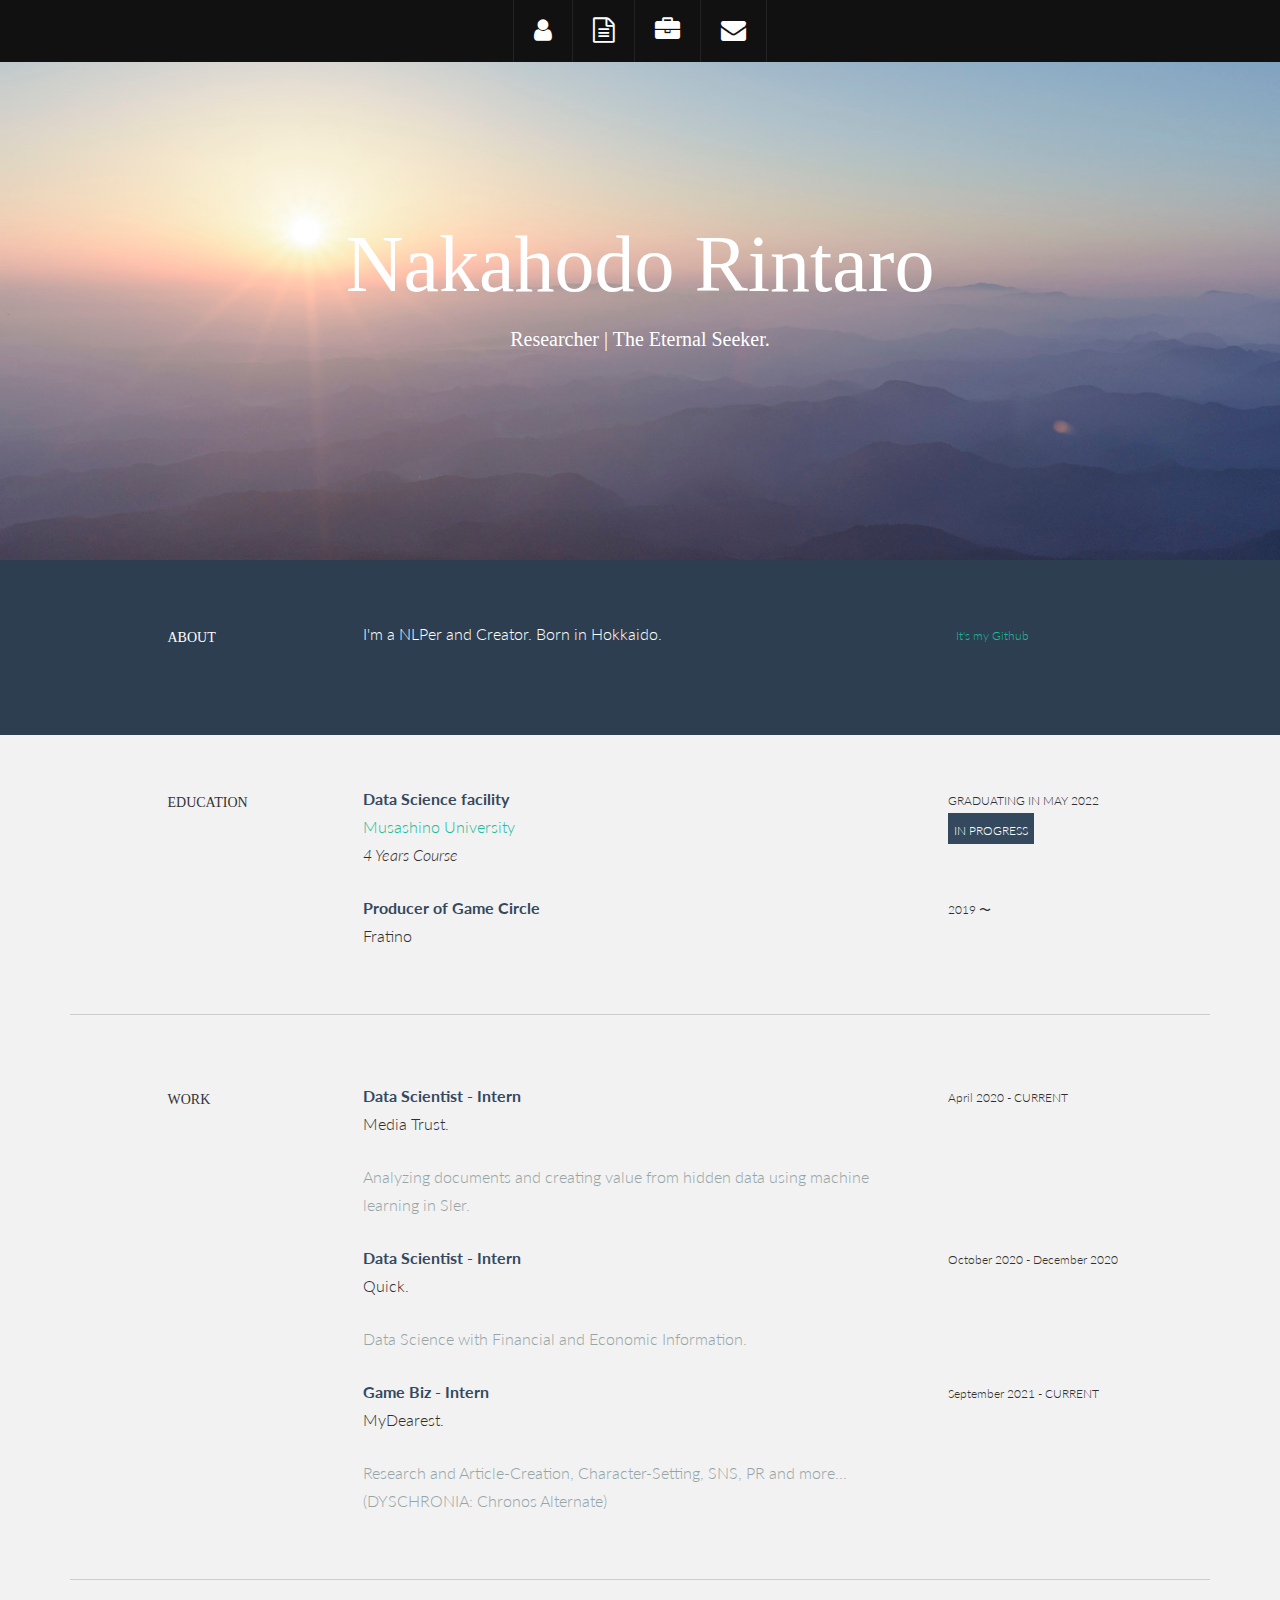
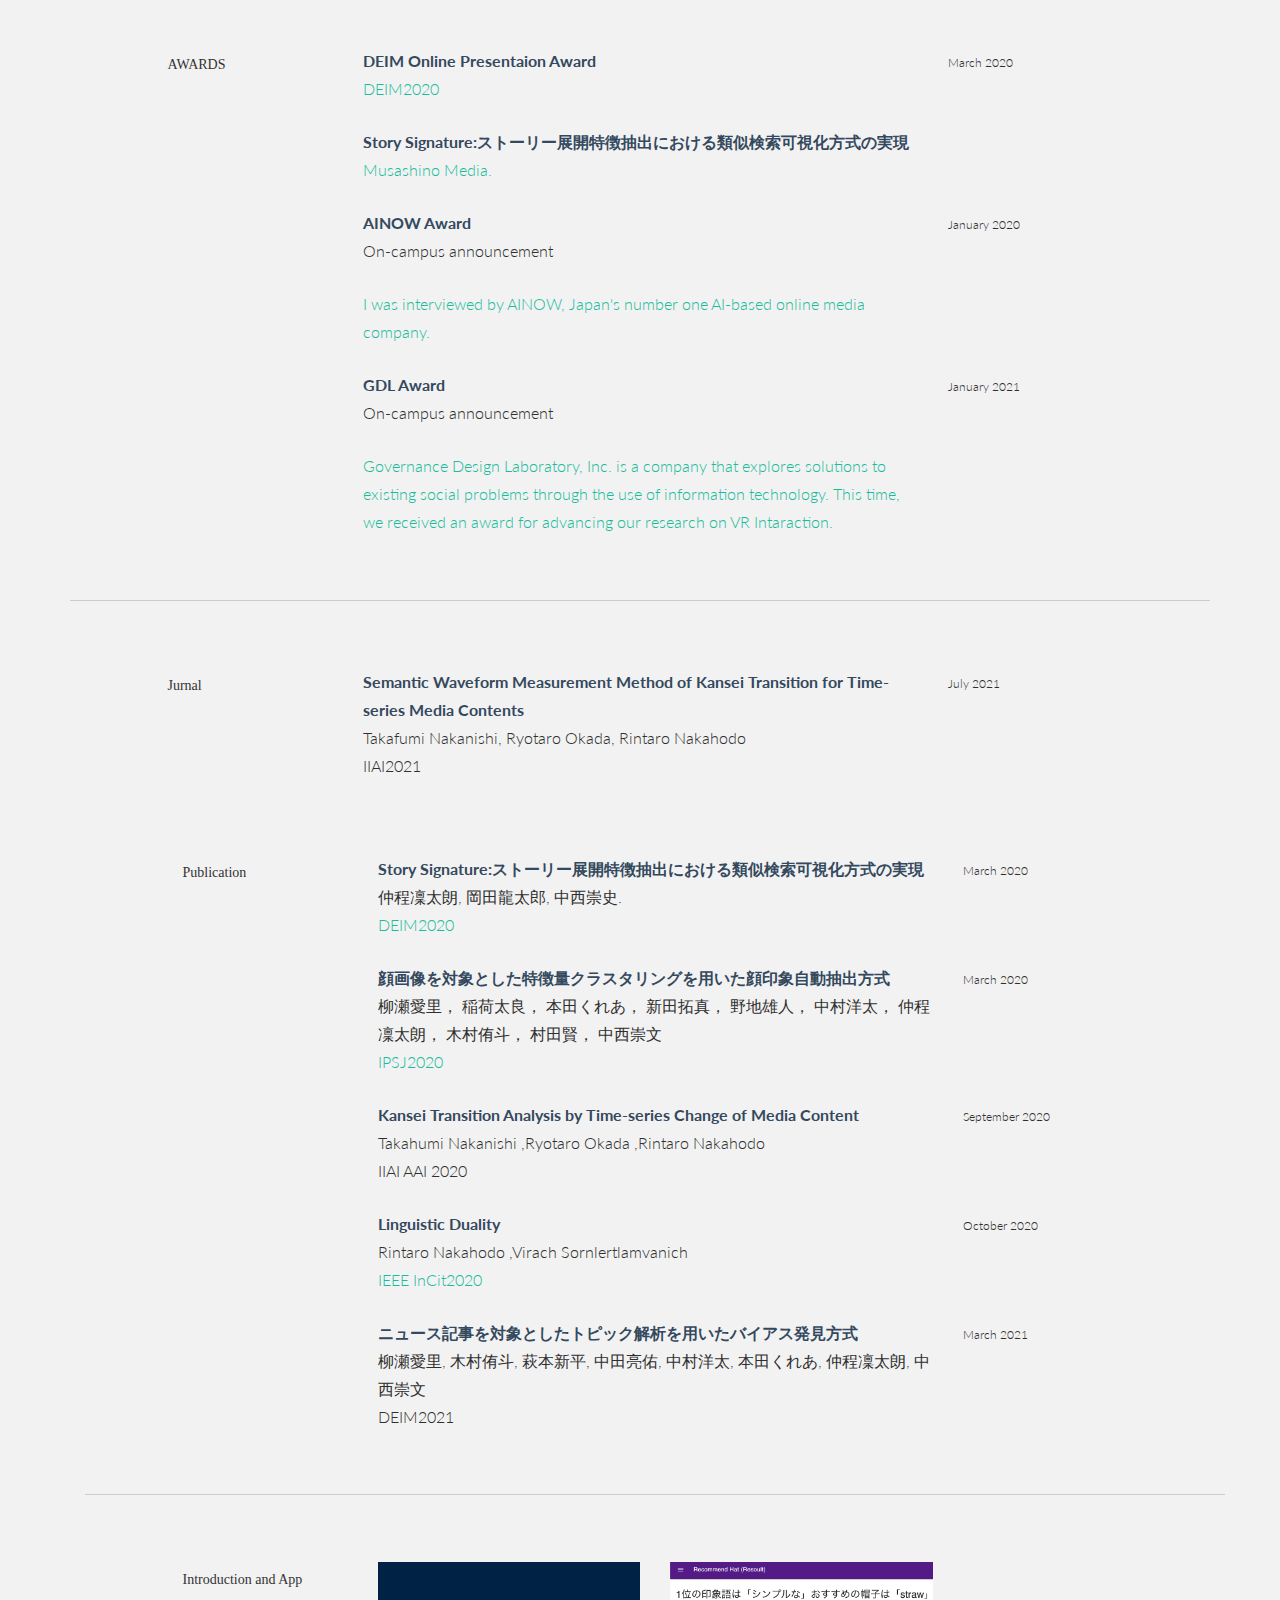
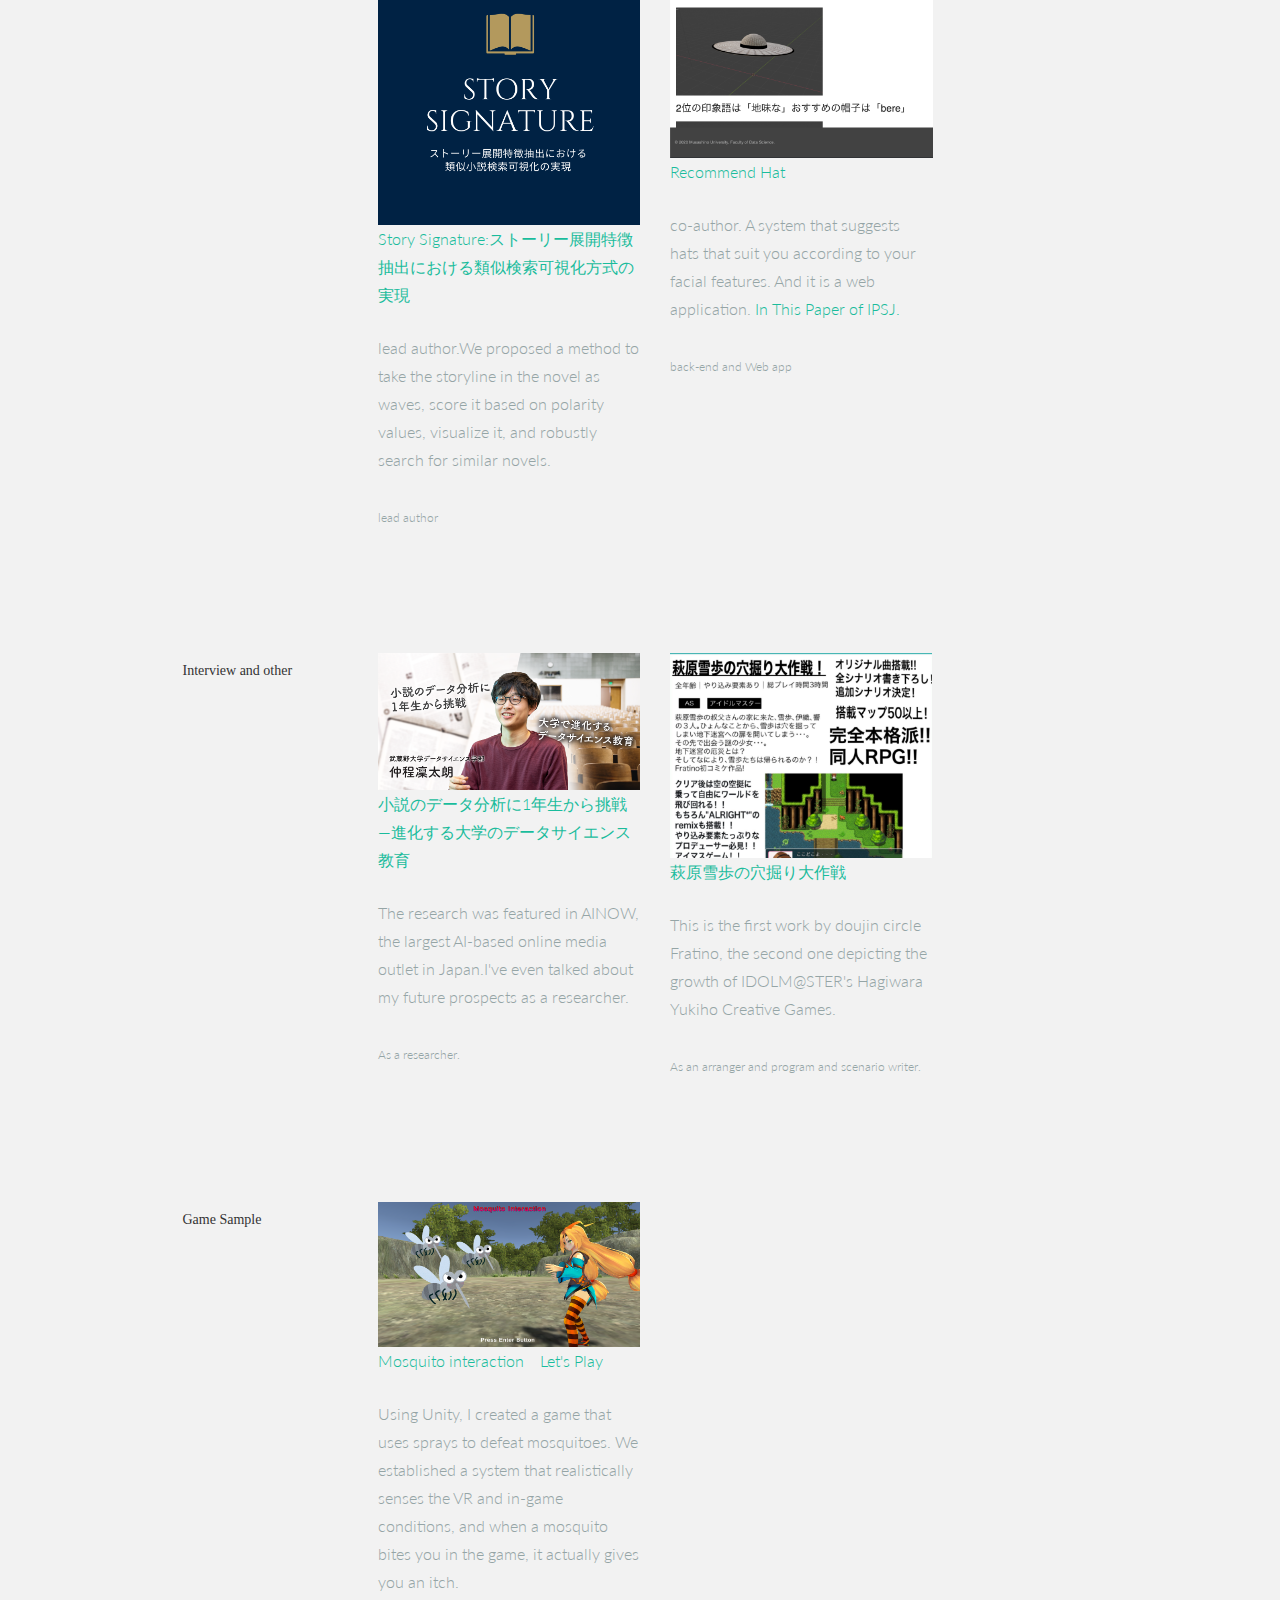
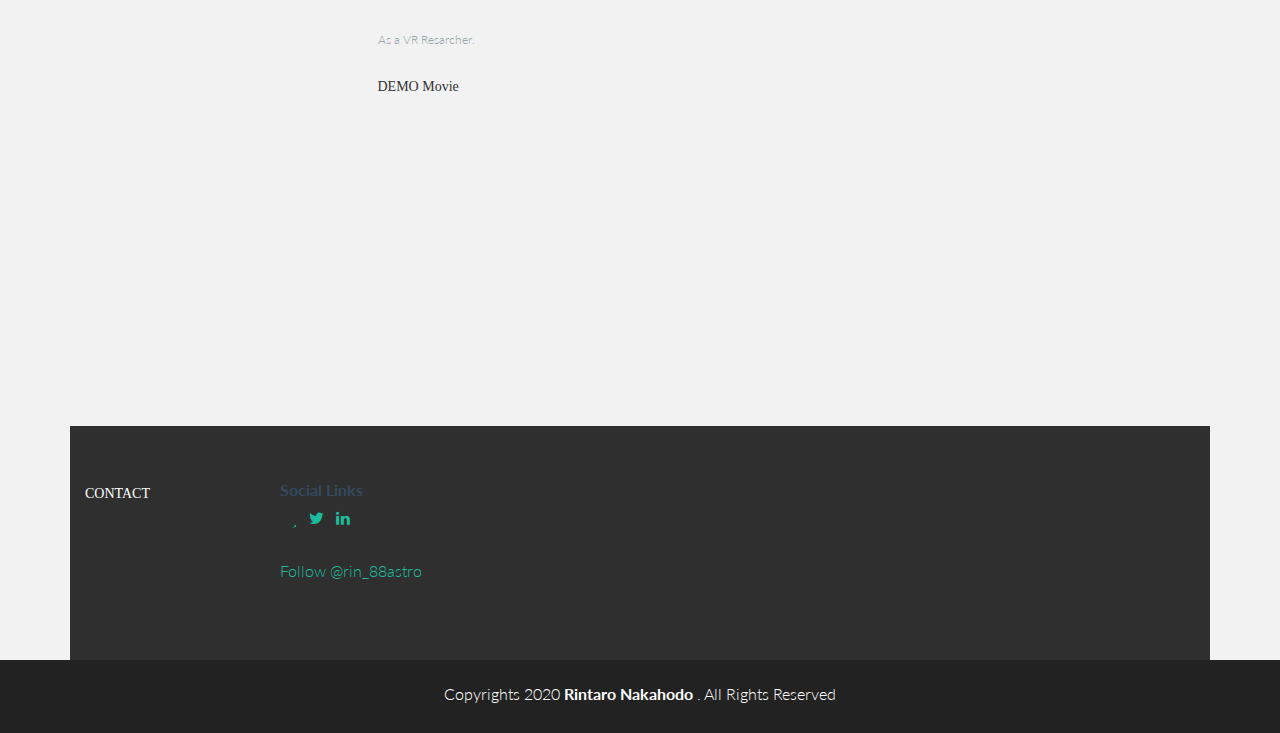
==== index.html @ a86130d4 "Update index.html" ====
<!DOCTYPE html>
<html lang="ja">
<head>
  <meta charset="utf-8">
  <title>Story</title>
  <meta content="width=device-width, initial-scale=1.0" name="viewport">
  <meta content="" name="keywords">
  <meta content="" name="description">

  <link href="img/favicon.png" rel="icon">
  <link href="img/apple-touch-icon.png" rel="apple-touch-icon">

  <link href="https://fonts.googleapis.com/css?family=Lato:300,400,700,300italic,400italic|Raleway:400,300,700" rel="stylesheet">

  <link href="lib/bootstrap/css/bootstrap.min.css" rel="stylesheet">

  <link href="lib/font-awesome/css/font-awesome.min.css" rel="stylesheet">

  <link href="css/style.css" rel="stylesheet">

  <script type="text/javascript" async src="https://www.google-analytics.com/analytics.js"></script>
  <!-- Global site tag (gtag.js) - Google Analytics -->
  <script async src="https://www.googletagmanager.com/gtag/js?id=UA-171495970-1"></script>
  <script>
    window.dataLayer = window.dataLayer || [];
    function gtag(){dataLayer.push(arguments);}
    gtag('js', new Date());

    gtag('config', 'UA-171495970-1');
  </script>

</head>

<body data-spy="scroll" data-offset="64" data-target="#section-topbar">

  <div id="section-topbar">
    <div id="topbar-inner">
      <div class="container">
        <div class="row">
          <div class="dropdown">
            <ul id="nav" class="nav">
              <li class="menu-item"><a class="smothscroll" href="#about" title="About"><i class="fa fa-user"></i></a></li>
              <li class="menu-item"><a class="smothscroll" href="#resume" title="Resume"><i class="fa fa-file-text-o"></i></a></li>
              <li class="menu-item"><a class="smothscroll" href="#work" title="Works"><i class="fa fa-briefcase"></i></a></li>
              <li class="menu-item"><a class="smothscroll" href="#contact" title="Contact"><i class="fa fa-envelope"></i></a></li>
            </ul>
          </div>

          <div class="clear"></div>
        </div>
      </div>
      <div class="clear"></div>
    </div>
  </div>

  <div id="headerwrap">
    <div class="container">
      <div class="row centered">
        <div class="col-lg-12">
          <h1>Nakahodo Rintaro</h1>
          <h3>Researcher | The Eternal Seeker.</h3>
        </div>
      </div>
    </div>
  </div>


  <section id="about" name="about">
    <div id="intro">
      <div class="container">
        <div class="row">

          <div class="col-lg-2 col-lg-offset-1">
            <h5>ABOUT</h5>
          </div>
          <div class="col-lg-6">
            <p>I'm a NLPer and Creator. Born in Hokkaido. </p>
          </div>
          <div class="col-lg-3">
            <p><a href="https://github.com/NakahodoRintaro"><i class="icon-file"></i>
              <sm>It's my Github</sm></a>
            </p>
          </div>

        </div>
      </div>
    </div>
  </section>


  <section id="resume" name="resume">
    <!--EDUCATION DESCRIPTION -->
    <div class="container desc">
      <div class="row">

        <div class="col-lg-2 col-lg-offset-1">
          <h5>EDUCATION</h5>
        </div>
        <div class="col-lg-6">
          <p>
            <t>Data Science facility</t><br/><a href="https://www.musashino-u.ac.jp/news/20200203-03.html"> Musashino University </a><br/>
            <i>4 Years Course</i>
          </p>
        </div>
        <div class="col-lg-3">
          <p>
            <sm>GRADUATING IN MAY 2022</sm><br/>
            <imp>
              <sm>IN PROGRESS</sm>
            </imp>
          </p>
        </div>

        <div class="col-lg-6 col-lg-offset-3">
          <p>
            <t>Producer of Game Circle</t><br/> Fratino <br/>
          </p>
        </div>
        <div class="col-lg-3">
          <p>
            <sm>2019 〜 </sm>
          </p>
        </div>

      </div>
      <br>
      <hr>
    </div>
  </section>


  <!--WORK DESCRIPTION -->
  <div class="container desc">
    <div class="row">

      <div class="col-lg-2 col-lg-offset-1">
        <h5>WORK</h5>
      </div>

      <div class="col-lg-6">
        <p>
          <t>Data Scientist - Intern</t><br/> Media Trust. <br/>
        </p>
        <p>
          <more>Analyzing documents and creating value from hidden data using machine learning in Sler.</more>
        </p>
      </div>
      <div class="col-lg-3">
        <p>
          <sm>April 2020 - CURRENT</sm>
        </p>
      </div>

      <div class="col-lg-6 col-lg-offset-3">
        <p>
          <t>Data Scientist - Intern</t><br/> Quick. <br/>
        </p>
        <p>
          <more>Data Science with Financial and Economic Information.</more>
        </p>
      </div>
      <div class="col-lg-3">
        <p>
          <sm>October 2020 - December 2020</sm>
        </p>
      </div>
      
      <div class="col-lg-6 col-lg-offset-3">
        <p>
          <t>Game Biz - Intern</t><br/> MyDearest. <br/>
        </p>
        <p>
          <more>Research and Article-Creation, Character-Setting, SNS, PR and more... (DYSCHRONIA: Chronos Alternate)</more>
        </p>
      </div>
      <div class="col-lg-3">
        <p>
          <sm>September 2021 - CURRENT</sm>
        </p>
      </div>
    </div>
    <br>
    <hr>
  </div>


  <!--AWARDS DESCRIPTION -->
  <div class="container desc">
    <div class="row">
      <div class="col-lg-2 col-lg-offset-1">
        <h5>AWARDS</h5>
      </div>
      <div class="col-lg-6">
        <p>
          <t>DEIM Online Presentaion Award</t><br/><a href="https://db-event.jpn.org/deim2020/post/awards.html">DEIM2020</a> <br/>
        </p>
        <p>
          <t>Story Signature:ストーリー展開特徴抽出における類似検索可視化方式の実現</t><br/><a href="https://www.musashino-u.ac.jp/news/20200325-08.html"> Musashino Media.</a> <br/>
        </p>
      </div>
      <div class="col-lg-3">
        <p>
          <sm>March 2020</sm>
        </p>
      </div>

      <div class="col-lg-6 col-lg-offset-3">
        <p>
          <t>AINOW Award</t><br/> On-campus announcement <br/>
        </p>
        <p>
          <more><a href="https://ainow.ai/2020/04/06/193252/">I was interviewed by AINOW, Japan's number one AI-based online media company.</a> </more>
        </p>
      </div>
      <div class="col-lg-3">
        <p>
          <sm>January 2020</sm>
        </p>
      </div>
      
     <div class="col-lg-6 col-lg-offset-3">
        <p>
          <t>GDL Award</t><br/> On-campus announcement <br/>
        </p>
        <p>
          <more><a href="http://www.gdl.jp/">Governance Design Laboratory, Inc. is a company that explores solutions to existing social problems through the use of information technology. This time, we received an award for advancing our research on VR Intaraction.</a> </more>
        </p>
      </div>
      <div class="col-lg-3">
        <p>
          <sm>January 2021</sm>
        </p>
      </div>

    </div>
    <br>
    <hr>
  </div>
  
  <!--Jurnal DESCRIPTION -->
  <div class="container desc">
    <div class="row">
      <div class="col-lg-2 col-lg-offset-1">
        <h5>Jurnal</h5>
      </div>
      <div class="col-lg-6">
        <p>
          <t>Semantic Waveform Measurement Method of Kansei Transition for Time-series Media Contents</t><br/> Takafumi Nakanishi,  Ryotaro Okada, Rintaro Nakahodo<br/>IIAI2021</a> <br/>
        </p>
      </div>
      <div class="col-lg-3">
        <p>
          <sm>July 2021</sm>
        </p>
   </div>
    <br>
    <hr>
  </div>

  
  <!--Publication DESCRIPTION -->
  <div class="container desc">
    <div class="row">
      <div class="col-lg-2 col-lg-offset-1">
        <h5>Publication</h5>
      </div>
      <div class="col-lg-6">
        <p>
          <t>Story Signature:ストーリー展開特徴抽出における類似検索可視化方式の実現</t><br/> 仲程凜太朗, 岡田龍太郎, 中西崇史.<br/><a href="https://proceedings-of-deim.github.io/DEIM2020/papers/A7-3.pdf">DEIM2020</a> <br/>
        </p>
      </div>
      <div class="col-lg-3">
        <p>
          <sm>March 2020</sm>
        </p>
      </div>
      
      <div class="col-lg-6 col-lg-offset-3">
        <p>
          <t>顔画像を対象とした特徴量クラスタリングを用いた顔印象自動抽出方式</t><br/> 柳瀬愛里， 稲荷太良， 本田くれあ， 新田拓真， 野地雄人， 中村洋太， 仲程凜太朗， 木村侑斗， 村田賢， 中西崇文<br/><a href="https://ipsj.ixsq.nii.ac.jp/ej/?action=pages_view_main&active_action=repository_view_main_item_detail&item_id=206070&item_no=1&page_id=13&block_id=8">IPSJ2020</a> <br/>
        </p>
      </div>
      <div class="col-lg-3">
        <p>
          <sm>March 2020</sm>
        </p>
      </div>

      <div class="col-lg-6 col-lg-offset-3">
        <p>
          <t>Kansei Transition Analysis by Time-series Change of Media Content</t><br/> Takahumi Nakanishi ,Ryotaro Okada ,Rintaro Nakahodo<br/>IIAI AAI 2020<br/>
        </p>
      </div>
      <div class="col-lg-3">
        <p>
          <sm>September 2020</sm>
        </p>
      </div>

      <div class="col-lg-6 col-lg-offset-3">
        <p>
          <t>Linguistic Duality</t><br/> Rintaro Nakahodo ,Virach Sornlertlamvanich<br/><a href="https://ieeexplore.ieee.org/document/9310942">IEEE InCit2020</a>
        </p>
      </div>
      <div class="col-lg-3">
        <p>
          <sm>October 2020</sm>
        </p>
      </div>
    
      <div class="col-lg-6 col-lg-offset-3">
        <p>
          <t>ニュース記事を対象としたトピック解析を用いたバイアス発見方式</t><br/> 柳瀬愛里, 木村侑斗, 萩本新平, 中田亮佑, 中村洋太, 本田くれあ, 仲程凜太朗, 中西崇文<br/>DEIM2021</a> <br/>
        </p>
      </div>
      <div class="col-lg-3">
        <p>
          <sm>March 2021</sm>
        </p>
     </div>
    </div>
    <br>
    <hr>
  </div>


  <section id="work" name="work">
    <!--P DESCRIPTION -->
    <div class="container desc">
      <div class="row">
        <div class="col-lg-2 col-lg-offset-1">
          <h5>Introduction and App</h5>
        </div>
        <div class="col-lg-3">
          <p><img class="img-responsive" src="img/port01.png" alt=""><a href="https://proceedings-of-deim.github.io/DEIM2020/papers/A7-3.pdf">Story Signature:ストーリー展開特徴抽出における類似検索可視化方式の実現</a></p>
          <p>
            <more>lead author.We proposed a method to take the storyline in the novel as waves, score it based on polarity values, visualize it, and robustly search for similar novels.<br/><br/>
              <sm><i class="icon-tag"></i> lead author</sm>
            </more>
          </p>
        </div>
        <div class="col-lg-3">
          <p><img class="img-responsive" src="img/port02.jpg" alt=""><a href="https://ds-pj.musashino-u.ac.jp/RH">Recommend Hat</a></p>
          <p>
            <more>co-author. A system that suggests hats that suit you according to your facial features. And it is a web application.<a href="https://www.ipsj.or.jp/event/taikai/82/ipsj_web2020/data/pdf/4N-01.html"> In This Paper of IPSJ.</a><br/><br/>
              <sm><i class="icon-tag"></i> back-end and Web app</sm>
            </more>
          </p>
        </div>
      </div>
      <br>
      <br>
    </div>
  </section>

  <section id="work" name="work">
    <!--Other DESCRIPTION -->
    <div class="container desc">
      <div class="row">
        <div class="col-lg-2 col-lg-offset-1">
          <h5>Interview and other</h5>
        </div>
        <div class="col-lg-3">
          <p><img class="img-responsive" src="img/port04.jpg" alt=""><a href="https://ainow.ai/2020/04/06/193252/">小説のデータ分析に1年生から挑戦 ―進化する大学のデータサイエンス教育</a></p>
          <p>
            <more>The research was featured in AINOW, the largest AI-based online media outlet in Japan.I've even talked about my future prospects as a researcher.<br/><br/>
              <sm><i class="icon-tag"></i>As a researcher. </sm>
            </more>
          </p>
        </div>

        <div class="col-lg-3">
          <p><img class="img-responsive" src="img/port03.jpg" alt=""><a href="https://twitter.com/myFratino/status/1210639366155980800?s=20">萩原雪歩の穴掘り大作戦</a></p>
          <p>
            <more> This is the first work by doujin circle Fratino, the second one depicting the growth of IDOLM@STER's Hagiwara Yukiho Creative Games.<br/><br/>
              <sm><i class="icon-tag"></i> As an arranger and program and scenario writer.</sm>
            </more>
          </p>
        </div>
          
      </div>
      <br>
      <br>
    </div>
  </section>

    <section id="work" name="work">
    <!--Other DESCRIPTION -->
 <div class="container desc">
      <div class="row">
        <div class="col-lg-2 col-lg-offset-1">
          <h5>Game Sample</h5>
        </div>
        <div class="col-lg-3">
          <p><img class="img-responsive" src="img/port05.png" alt=""><a href="https://unityroom.com/games/mosquito_challenge">Mosquito interaction　Let's Play</a></p>
          <p>
            <more>Using Unity, I created a game that uses sprays to defeat mosquitoes. We established a system that realistically senses the VR and in-game conditions, and when a mosquito bites you in the game, it actually gives you an itch.
            <br/><br/>
              <sm><i class="icon-tag"></i>As a VR Resarcher. </sm>
            </more>
            
    
          </p>
        <h5>DEMO Movie</h5>
        <div class="youtube">
          <iframe width="350" height="315" src="https://www.youtube.com/embed/fy0NQZfbj_o" frameborder="0" frameborder="0" allow="accelerometer; autoplay; clipboard-write; encrypted-media; gyroscope; picture-in-picture" allowfullscreen></iframe>
        </div>
        </div>
<br/><br/>
    </div>
  </section>

  <section id="contact" name="contact">
    <!--FOOTER DESCRIPTION -->
    <div id="footwrap">
      <div class="container">
        <div class="row">

          <div class="col-lg-2">
            <h5>CONTACT</h5>
          </div>
          <div class="col-lg-4">
            <p>
              <t>Social Links</t><br/>
              <a href="https://github.com/NakahodoRintaro"><i class="fa fa-weedly"></i></a>
              <a href="https://www.wantedly.com/id/naka_rintaro"><i class="fa-star"></i></a>
              <a href="https://twitter.com/rin_88astro"><i class="fa fa-twitter"></i></a>
              <a href="https://www.linkedin.com/in/rintaro-nakahodo-884305199"><i class="fa fa-linkedin"></i></a>
            </p>
            <p>
              <a href="https://twitter.com/rin_88astro?ref_src=twsrc%5Etfw" class="twitter-follow-button" data-show-count="false">Follow @rin_88astro</a><script async src="https://platform.twitter.com/widgets.js" charset="utf-8"></script>
            </p>
          </div>

          </div>
        </div>

      </div>

    </div>
    <!--/ #footer -->
  </section>

  <div id="copyrights">
    <div class="container">
      <p>
       Copyrights 2020 <strong>Rintaro Nakahodo </strong>. All Rights Reserved
      </p>
    </div>
  </div>

  <!-- JavaScript Libraries -->
  <script src="lib/jquery/jquery.min.js"></script>
  <script src="lib/bootstrap/js/bootstrap.min.js"></script>
  <script src="lib/php-mail-form/validate.js"></script>
  <script src="lib/chart/chart.js"></script>
  <script src="lib/easing/easing.min.js"></script>

  <!-- Template Main Javascript File -->
  <script src="js/main.js"></script>

</body>
</html>
---- css/style.css ----
body {
  background-color: #f2f2f2;
  font-family: "Lato";
  font-weight: 300;
  font-size: 16px;
  color: #555;
  -webkit-font-smoothing: antialiased;
  -webkit-overflow-scrolling: touch;
}

/* Titles */

h1, h2, h3, h4, h5, h6 {
  font-family: "Times New Roman";
  font-weight: 300;
  color: #333;
}

/* Paragraph & Typographic */

p {
  line-height: 28px;
  margin-bottom: 25px;
}

.centered {
  text-align: center;
}

/* Links */

a {
  color: #1abc9c;
  word-wrap: break-word;
  -webkit-transition: color 0.1s ease-in, background 0.1s ease-in;
  -moz-transition: color 0.1s ease-in, background 0.1s ease-in;
  -ms-transition: color 0.1s ease-in, background 0.1s ease-in;
  -o-transition: color 0.1s ease-in, background 0.1s ease-in;
  transition: color 0.1s ease-in, background 0.1s ease-in;
}

a:hover, a:focus {
  color: #7b7b7b;
  text-decoration: none;
  outline: 0;
}

a:before, a:after {
  -webkit-transition: color 0.1s ease-in, background 0.1s ease-in;
  -moz-transition: color 0.1s ease-in, background 0.1s ease-in;
  -ms-transition: color 0.1s ease-in, background 0.1s ease-in;
  -o-transition: color 0.1s ease-in, background 0.1s ease-in;
  transition: color 0.1s ease-in, background 0.1s ease-in;
}

hr {
  display: block;
  height: 1px;
  border: 0;
  border-top: 1px solid #ccc;
  margin: 1em 0;
  padding: 0;
}

/*3.1 Topbar*/

#section-topbar {
  position: fixed;
  top: 0;
  left: 0;
  right: 0;
  z-index: 10000;
  overflow: visible;
  font: normal 16px/24px 'Open Sans', "Helvetica Neue", Helvetica, Arial, sans-serif;
}

#section-topbar a {
  color: #fff;
}

#topbar-inner {
  background: #111;
  line-height: 0;
  text-align: center;
}

/*
Top Bar

By default, top navigation bar uses "fixed" position
*/

#section-topbar ul#nav {
  display: inline-block;
  position: relative;
  margin: 0;
  padding: 0;
  border-right: 1px solid #222;
  /* For IE, the outcast */
  zoom: 1;
  *display: inline;
}

#section-topbar ul#nav>li {
  display: block;
  float: left;
  padding: 0;
}

#section-topbar ul#nav a {
  display: block;
  font: normal 11px/18px "Helvetica Neue", Helvetica, Arial, sans-serif;
  text-decoration: none;
  padding: 18px 20px 18px 20px;
  border-left: 1px solid #222;
}

#section-topbar ul#nav a:focus {
  background: #111;
  text-decoration: none;
  border-left: 1px solid #111;
}

#section-topbar ul#nav a:hover {
  background: #222;
  text-decoration: none;
  border-left: 1px solid #111;
}

#section-topbar ul#nav .active a {
  background: #44bbaa;
  border-left: 1px solid #111;
}

#section-topbar ul#nav .active a:hover {
  background: #44bbaa;
}

#section-topbar i {
  font-size: 25px;
}


/* Header Wrap */

#headerwrap {
  background: url(../img/header-bg.jpg) no-repeat center top;
  margin-top: 60px;
  padding-top: 140px;
  text-align: center;
  background-attachment: relative;
  background-position: center center;
  min-height: 500px;
  width: 100%;
  -webkit-background-size: 100%;
  -moz-background-size: 100%;
  -o-background-size: 100%;
  background-size: 100%;
  -webkit-background-size: cover;
  -moz-background-size: cover;
  -o-background-size: cover;
  background-size: cover;
}

#headerwrap h1 {
  font-size: 80px;
  color: white;
}

#headerwrap h3 {
  font-size: 20px;
  color: white;
}

/* Intnro Wrap */

#intro {
  background: #2c3e50;
  padding-top: 60px;
  padding-bottom: 60px;
  color: white;
}

#intro h5, p {
  color: white;
}

#intro i {
  color: white;
  font-size: 20px;
  padding-right: 8px;
  vertical-align: middle;
}

#skillswrap {
  background: #2c3e50;
  padding-top: 60px;
  padding-bottom: 60px;
  color: white;
}

#skillswrap h5, p {
  color: white;
}

#footwrap {
  background: #2f2f2f;
  padding-top: 50px;
  padding-bottom: 50px;
}

#footwrap p {
  color: white;
}

#footwrap h5 {
  color: white;
}

#footwrap t {
  font-weight: 700;
}

#footwrap i {
  padding-right: 8px;
  color: #1abc9c;
}

/* Copyright Wrap */

#copyrights {
  background: #222222;
  padding: 20px 0;
  text-align: center;
  color: #fff;
  font-size: 16px;
}

#copyrights p {
  margin: 0 0 5px 0;
}

.credits {
  color: #999;
}

/* Global Values */

.desc {
  padding-top: 50px;
}

.desc p {
  color: #2f2f2f;
}

.desc t {
  color: #34495e;
  font-weight: 700;
}

.desc imp {
  padding: 6px;
  color: white;
  background: #34495e;
}

.desc more {
  color: #95a5a6;
}

sm {
  font-size: 12px;
}

/* Contact Form */

.contact-form label {
  color: #999;
}

.contact-form input, .contact-form textarea {
  padding: 10px 12px;
  border-radius: 0;
  box-shadow: none;
  font-size: 14px;
  height: auto;
}

.contact-form .form-send {
  text-align: center;
}

.contact-form .form-send button {
  background: #44bbaa;
  border: 0;
  padding: 10px 30px;
  color: #fff;
  transition: 0.4s;
  cursor: pointer;
}

.contact-form .form-send button:hover {
  background: #23c8b1;
}

.contact-form .validate {
  display: none;
  color: red;
  margin: 0 0 15px 0;
  font-weight: 400;
  font-size: 13px;
}

.contact-form .loading {
  display: none;
  color: #555;
  background: #fff;
  text-align: center;
  padding: 15px;
  margin: 15px 0;
}

.contact-form .loading:before {
  content: "";
  display: inline-block;
  border-radius: 50%;
  width: 24px;
  height: 24px;
  border: 3px solid #18d26e;
  border-top-color: #eee;
  -webkit-animation: animate-loading 1s linear infinite;
  animation: animate-loading 1s linear infinite;
}

@-webkit-keyframes animate-loading {
  0% {
    -webkit-transform: rotate(0deg);
    transform: rotate(0deg);
  }

  100% {
    -webkit-transform: rotate(360deg);
    transform: rotate(360deg);
  }
}

@keyframes animate-loading {
  0% {
    -webkit-transform: rotate(0deg);
    transform: rotate(0deg);
  }

  100% {
    -webkit-transform: rotate(360deg);
    transform: rotate(360deg);
  }
}

.contact-form .error-message {
  display: none;
  color: #fff;
  background: #ed3c0d;
  text-align: center;
  padding: 15px;
  font-weight: 600;
  margin: 15px 0;
}

.contact-form .sent-message {
  display: none;
  color: #fff;
  background: #18d26e;
  text-align: center;
  padding: 15px;
  font-weight: 600;
  margin: 15px 0;
}

.youtube2 {
  position: relative;
  width: 100%;
  padding-top: 56.25%;
}
.youtube2 iframe {
  position: absolute;
  top: 0;
  right: 0;
  width: 100% !important;
  height: 100% !important;
}
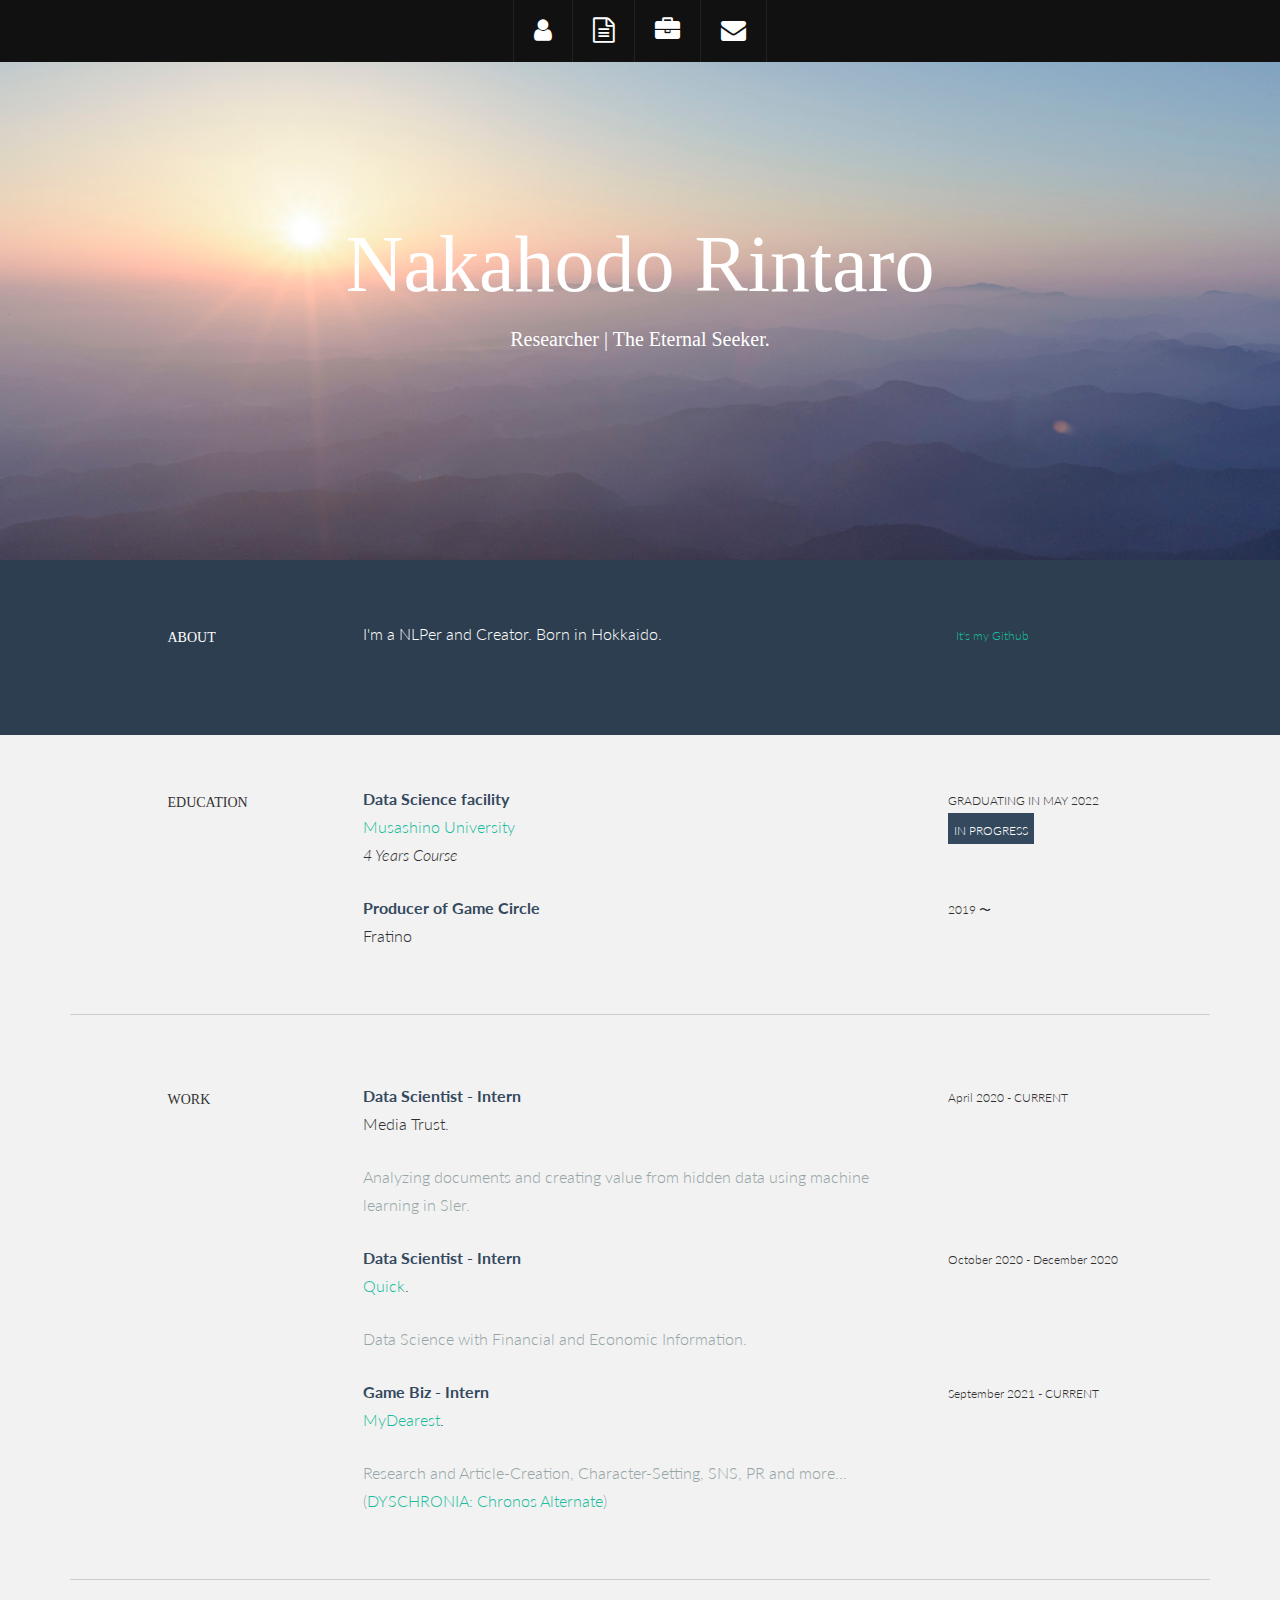
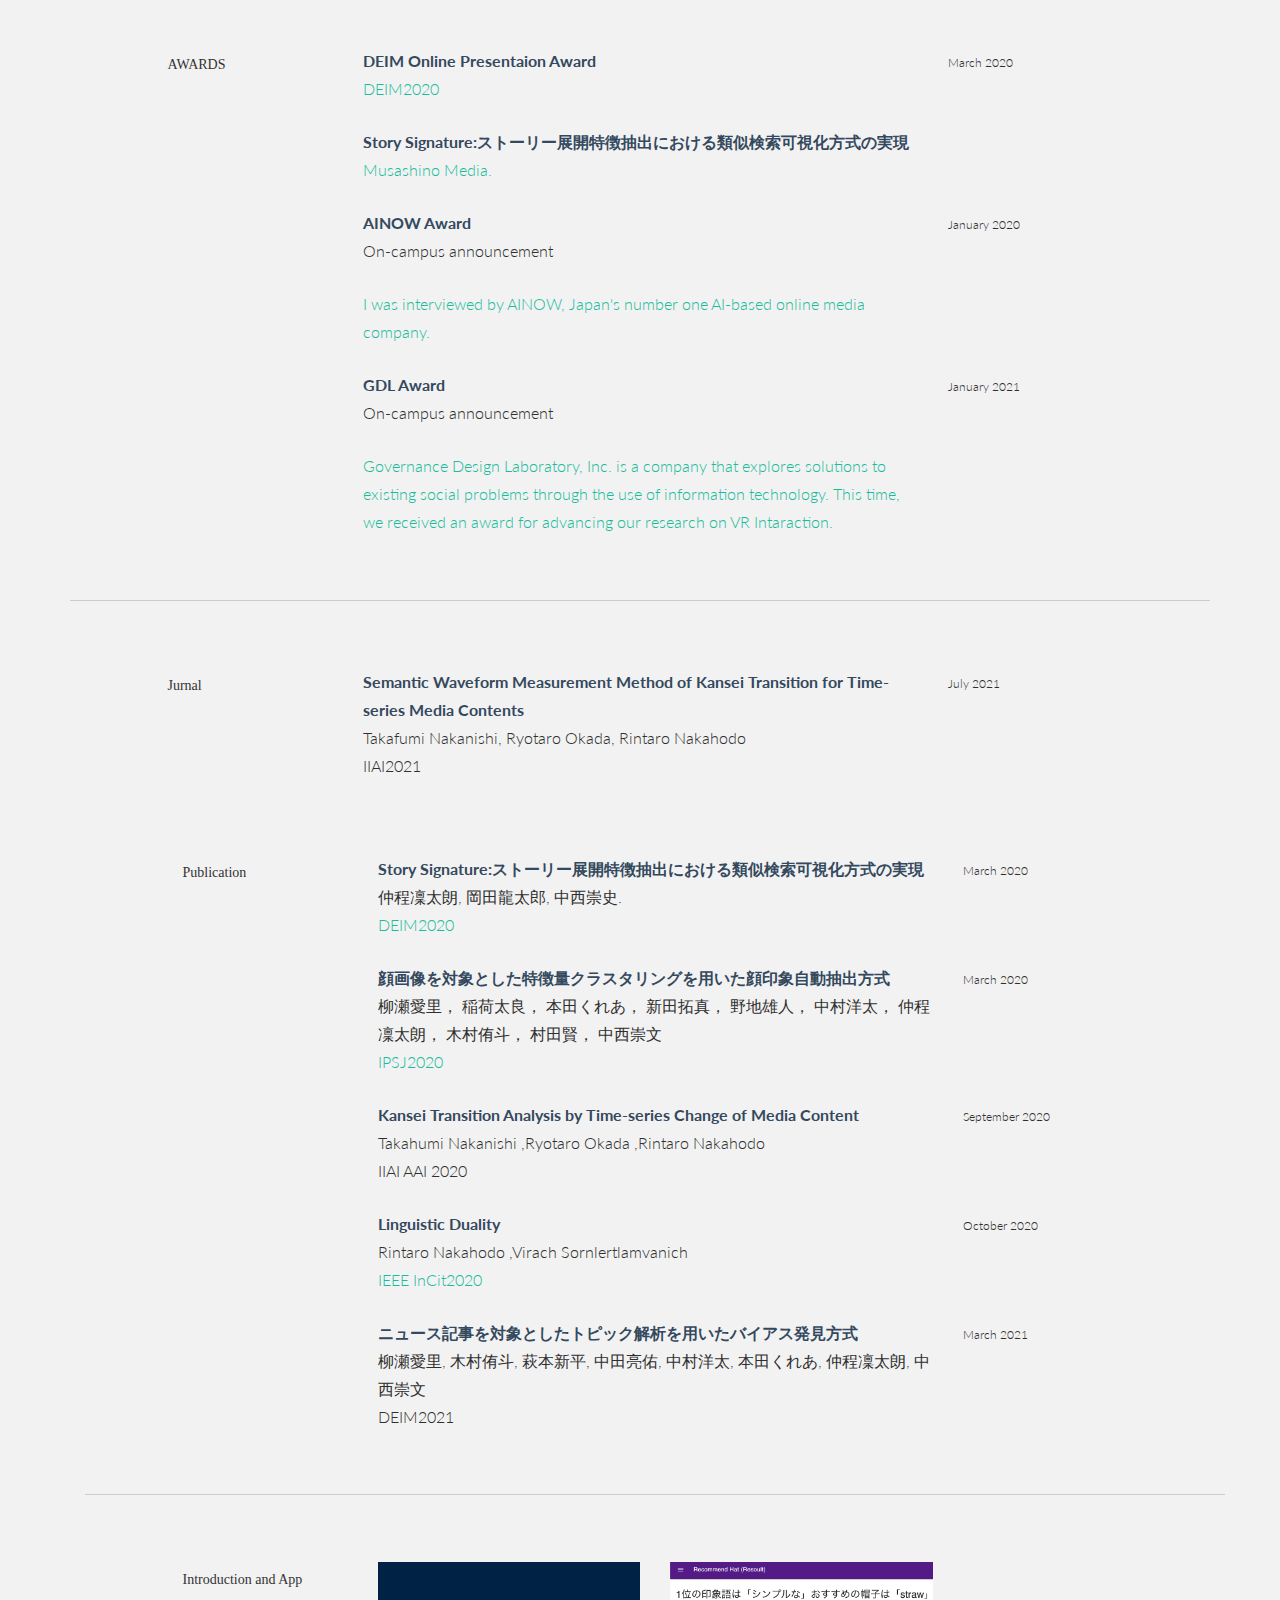
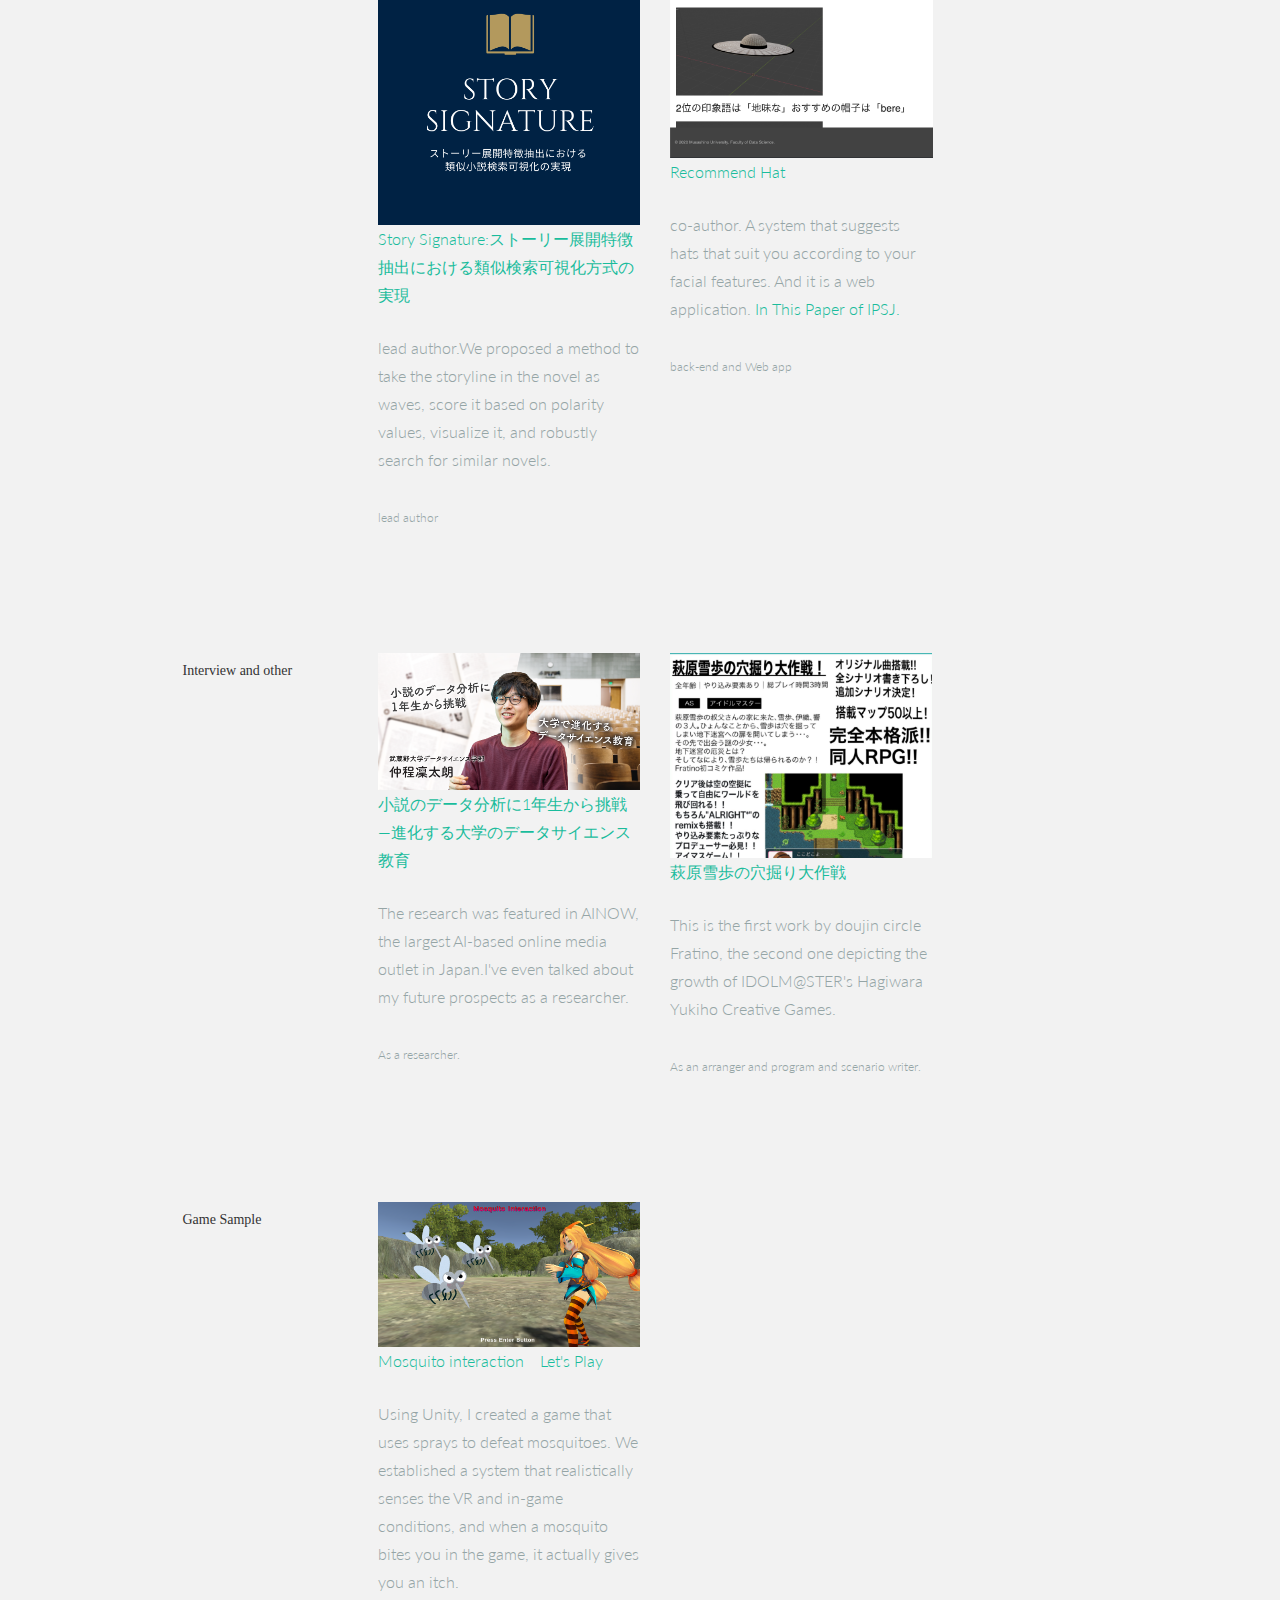
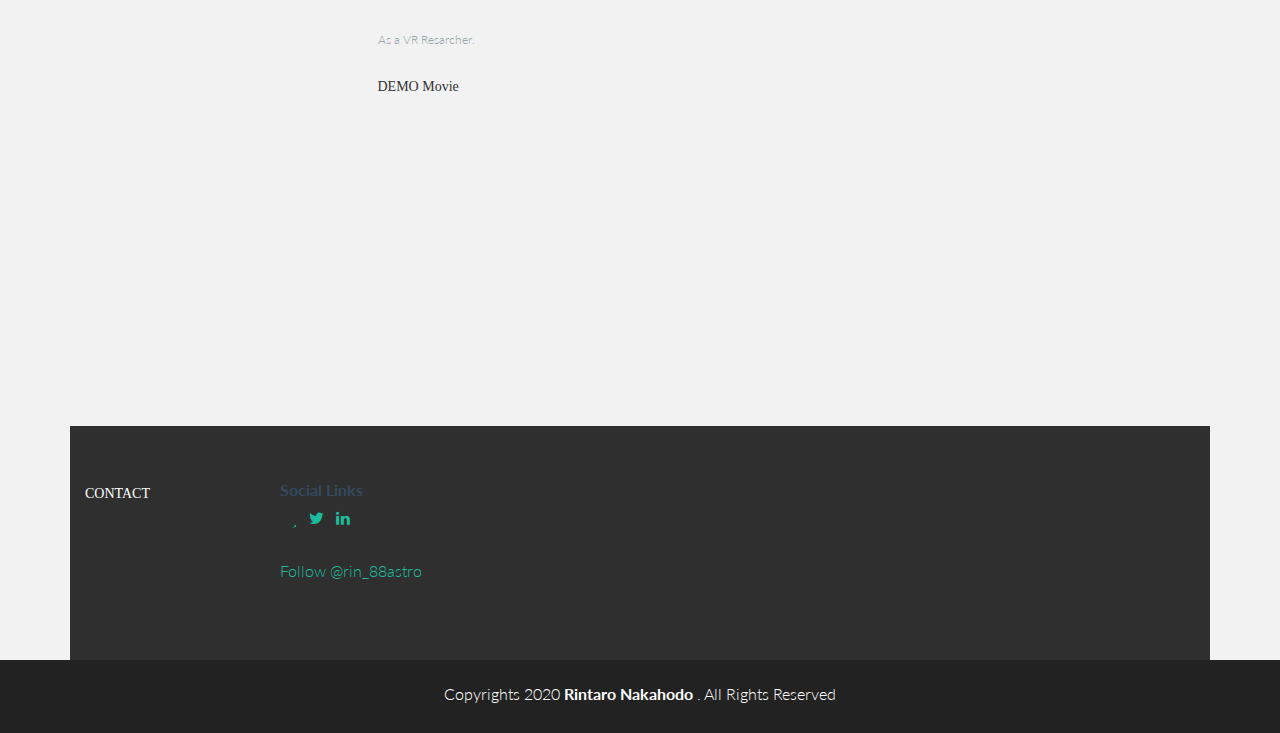
==== commit 87fdaf2c: "Update index.html" ====
--- a/index.html
+++ b/index.html
@@ -153,7 +153,7 @@
 
       <div class="col-lg-6 col-lg-offset-3">
         <p>
-          <t>Data Scientist - Intern</t><br/> Quick. <br/>
+          <t>Data Scientist - Intern</t><br/> <a href="https://corporate.quick.co.jp/">Quick</a>. <br/>
         </p>
         <p>
           <more>Data Science with Financial and Economic Information.</more>
@@ -167,10 +167,10 @@
       
       <div class="col-lg-6 col-lg-offset-3">
         <p>
-          <t>Game Biz - Intern</t><br/> MyDearest. <br/>
-        </p>
-        <p>
-          <more>Research and Article-Creation, Character-Setting, SNS, PR and more... (DYSCHRONIA: Chronos Alternate)</more>
+          <t>Game Biz - Intern</t><br/> <a href="https://mydearestvr.com/">MyDearest</a>. <br/>
+        </p>
+        <p>
+          <more>Research and Article-Creation, Character-Setting, SNS, PR and more... (<a href="https://dyschroniaca.com/">DYSCHRONIA: Chronos Alternate</a>)</more>
         </p>
       </div>
       <div class="col-lg-3">
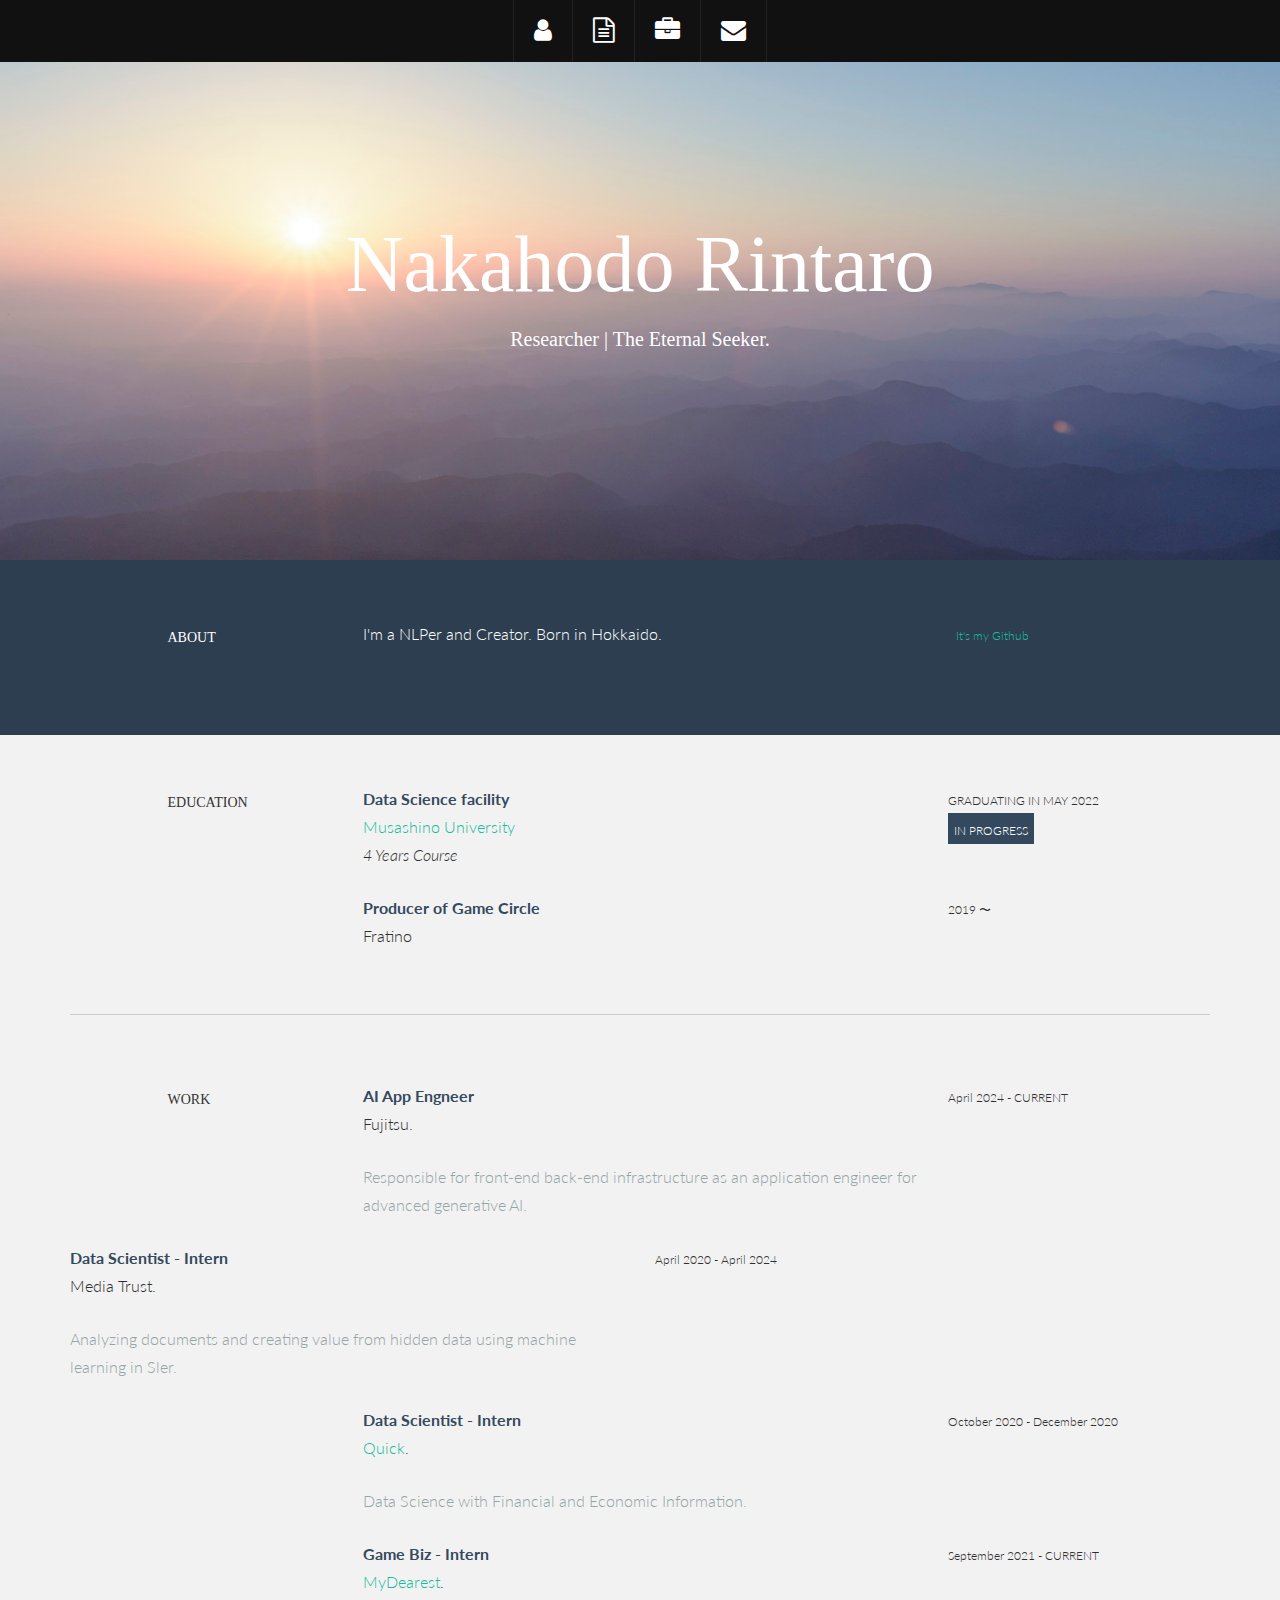
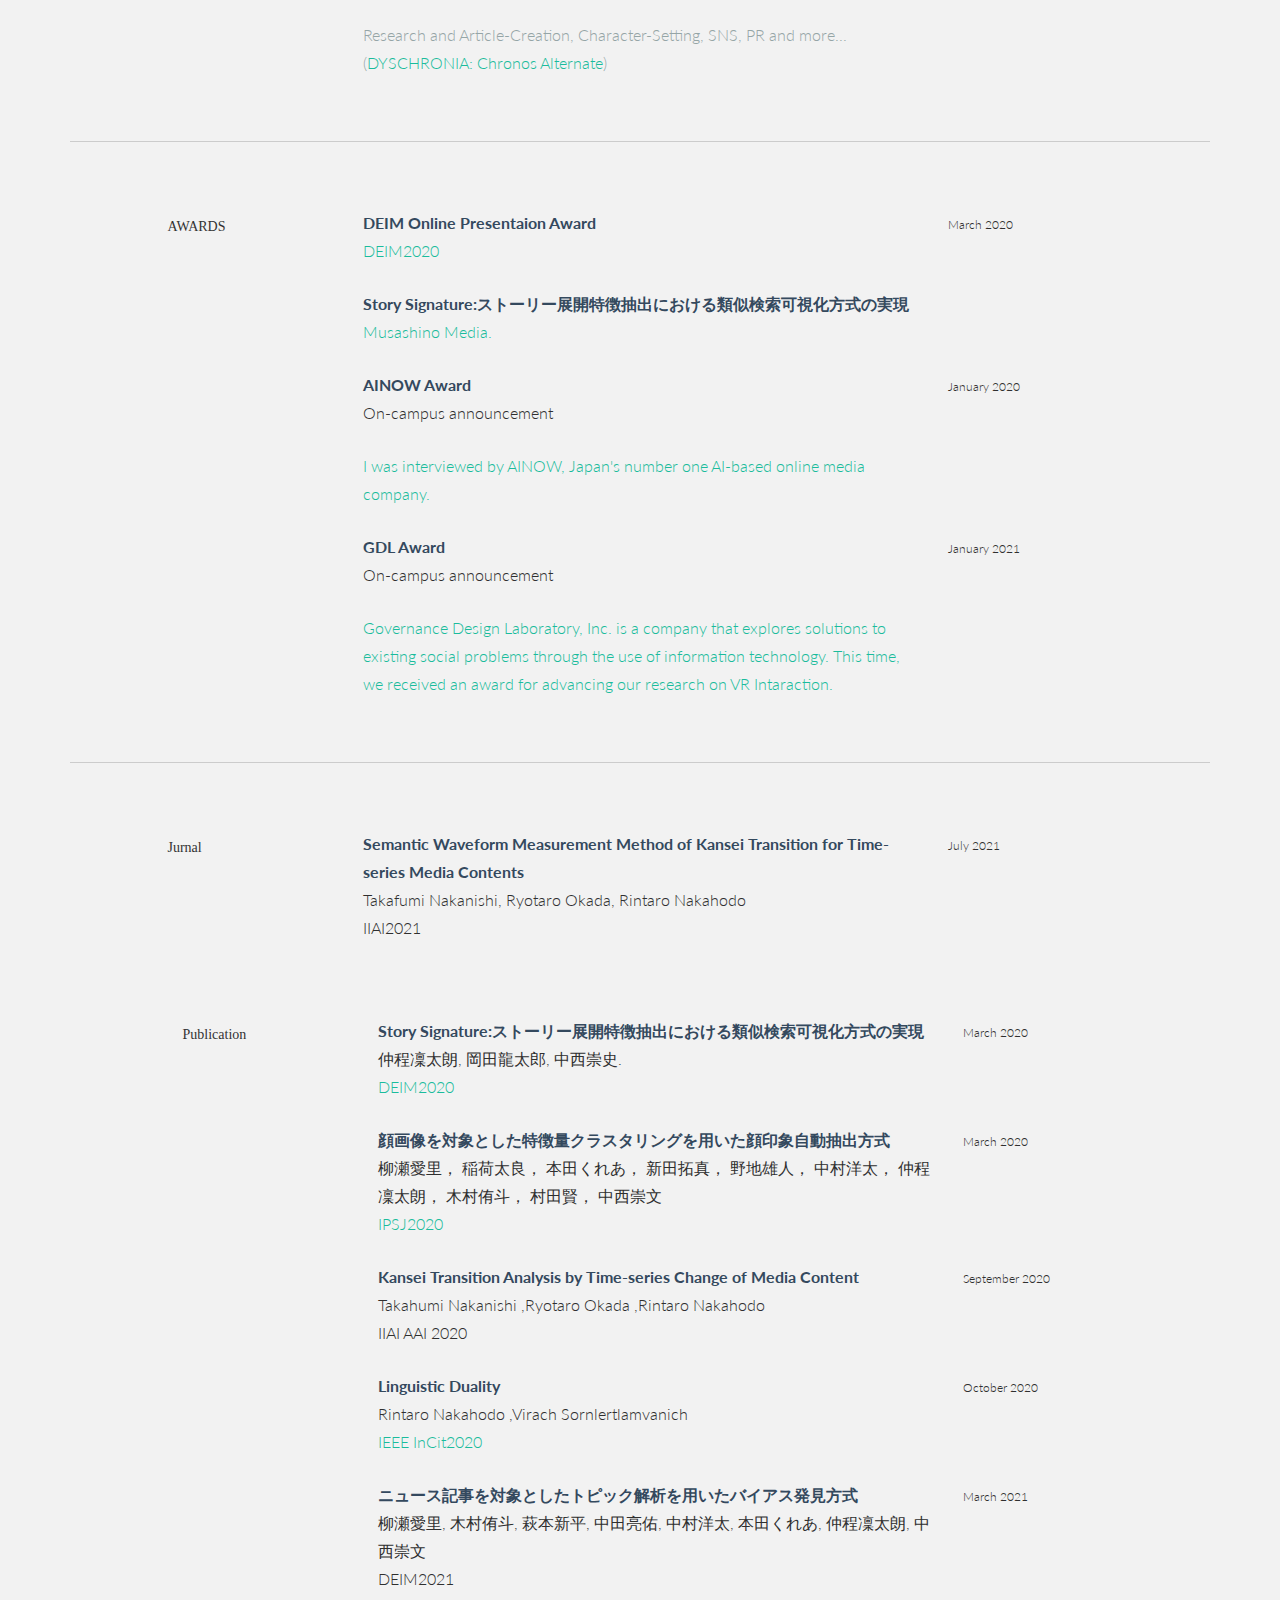
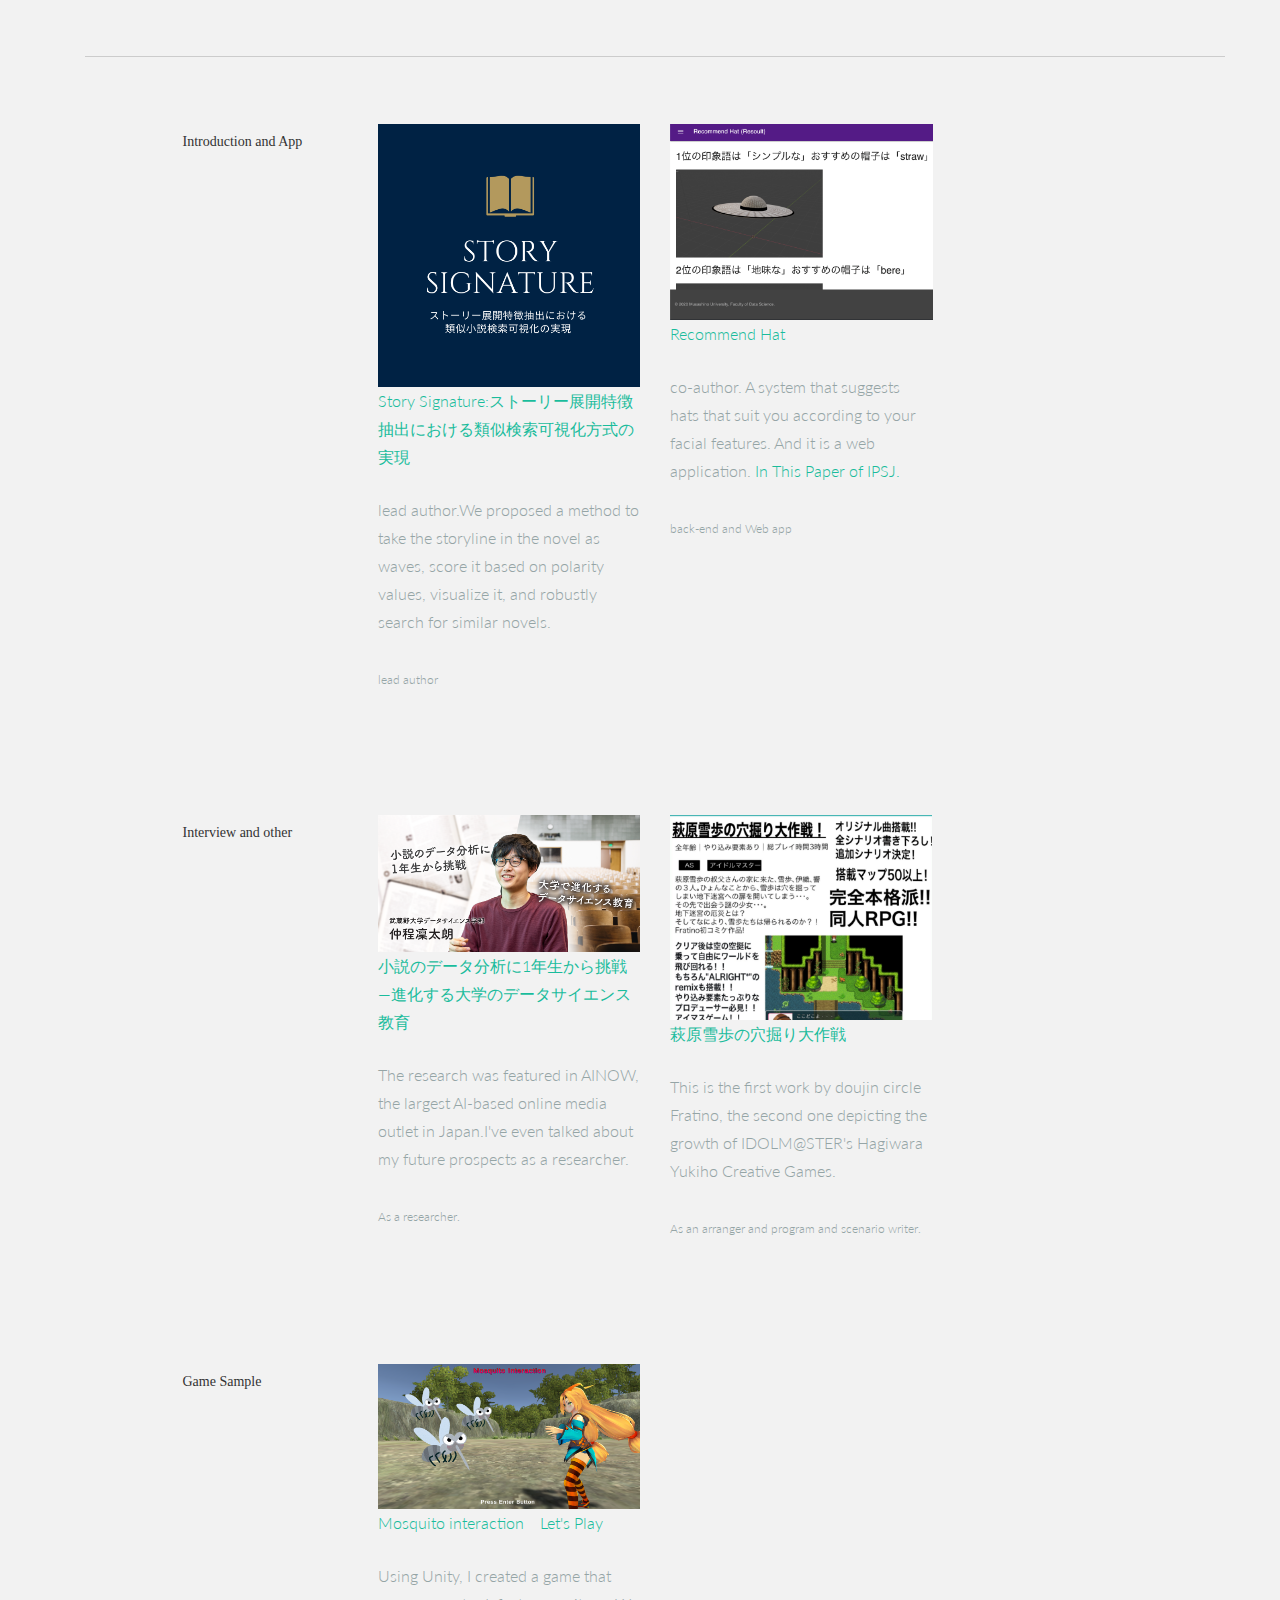
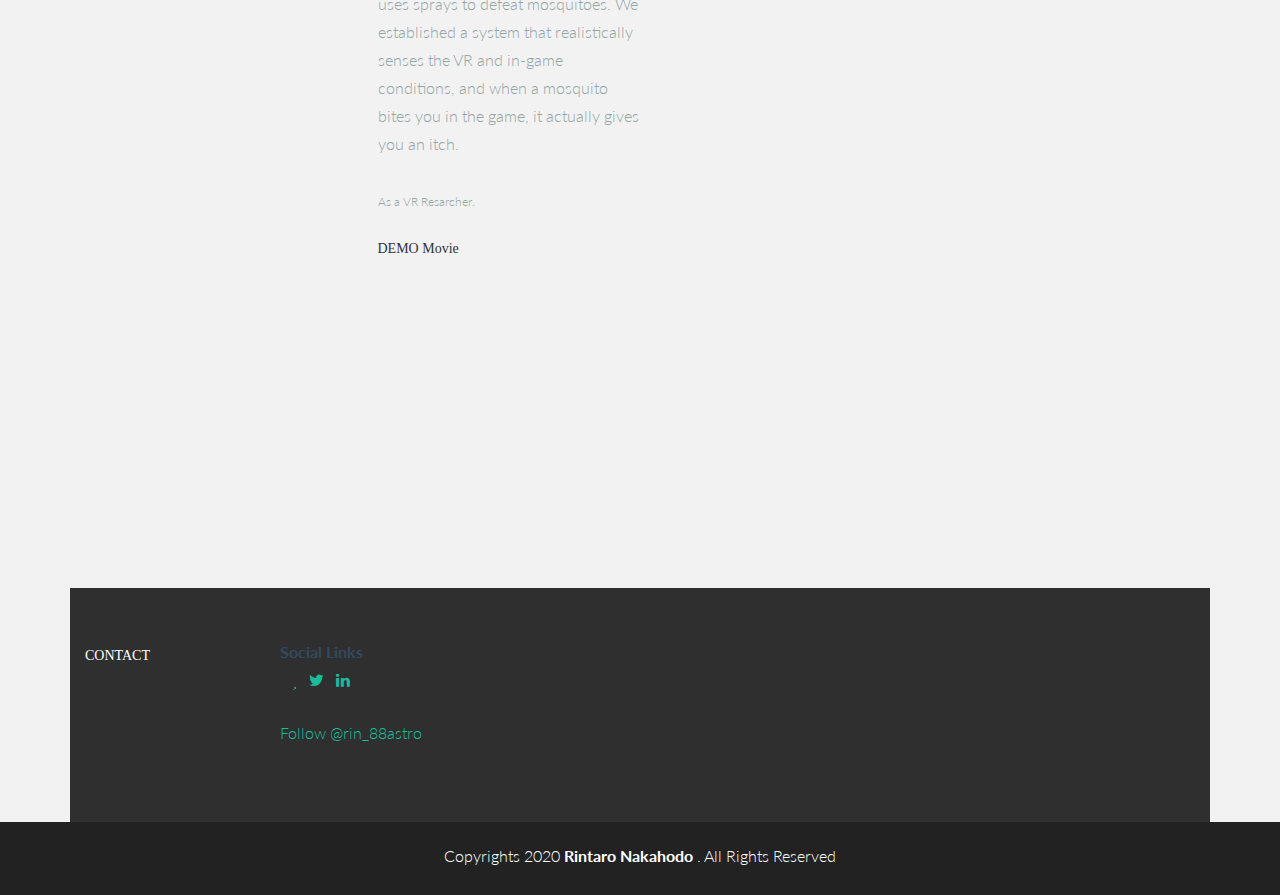
==== commit 2bf7e742: "Update index.html" ====
--- a/index.html
+++ b/index.html
@@ -136,9 +136,22 @@
       <div class="col-lg-2 col-lg-offset-1">
         <h5>WORK</h5>
       </div>
-
       <div class="col-lg-6">
         <p>
+          <t>AI App Engneer</t><br/> Fujitsu. <br/>
+        </p>
+        <p>
+          <more>Responsible for front-end back-end infrastructure as an application engineer for advanced generative AI.</more>
+        </p>
+      </div>
+      <div class="col-lg-3">
+        <p>
+          <sm>April 2024 - CURRENT</sm>
+        </p>
+      </div>
+
+      <div class="col-lg-6">
+        <p>
           <t>Data Scientist - Intern</t><br/> Media Trust. <br/>
         </p>
         <p>
@@ -147,7 +160,7 @@
       </div>
       <div class="col-lg-3">
         <p>
-          <sm>April 2020 - CURRENT</sm>
+          <sm>April 2020 - April 2024</sm>
         </p>
       </div>
 
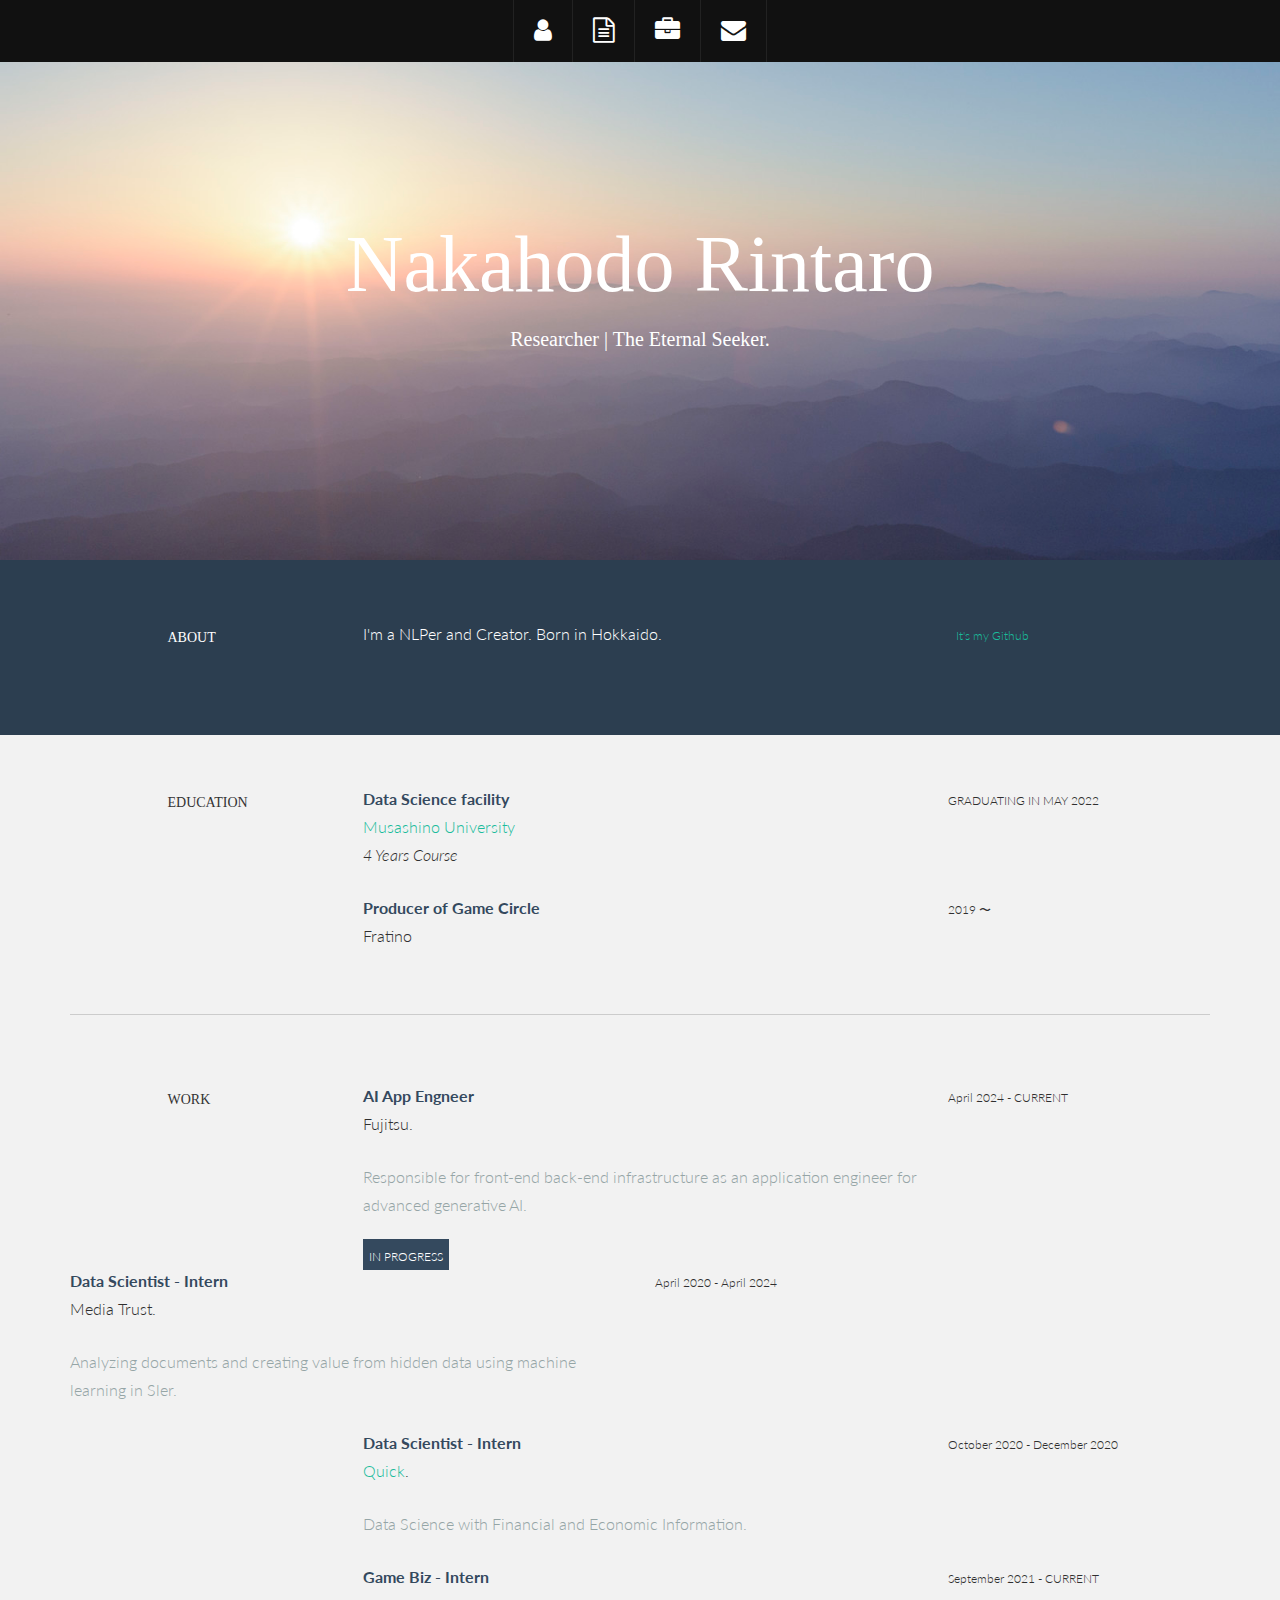
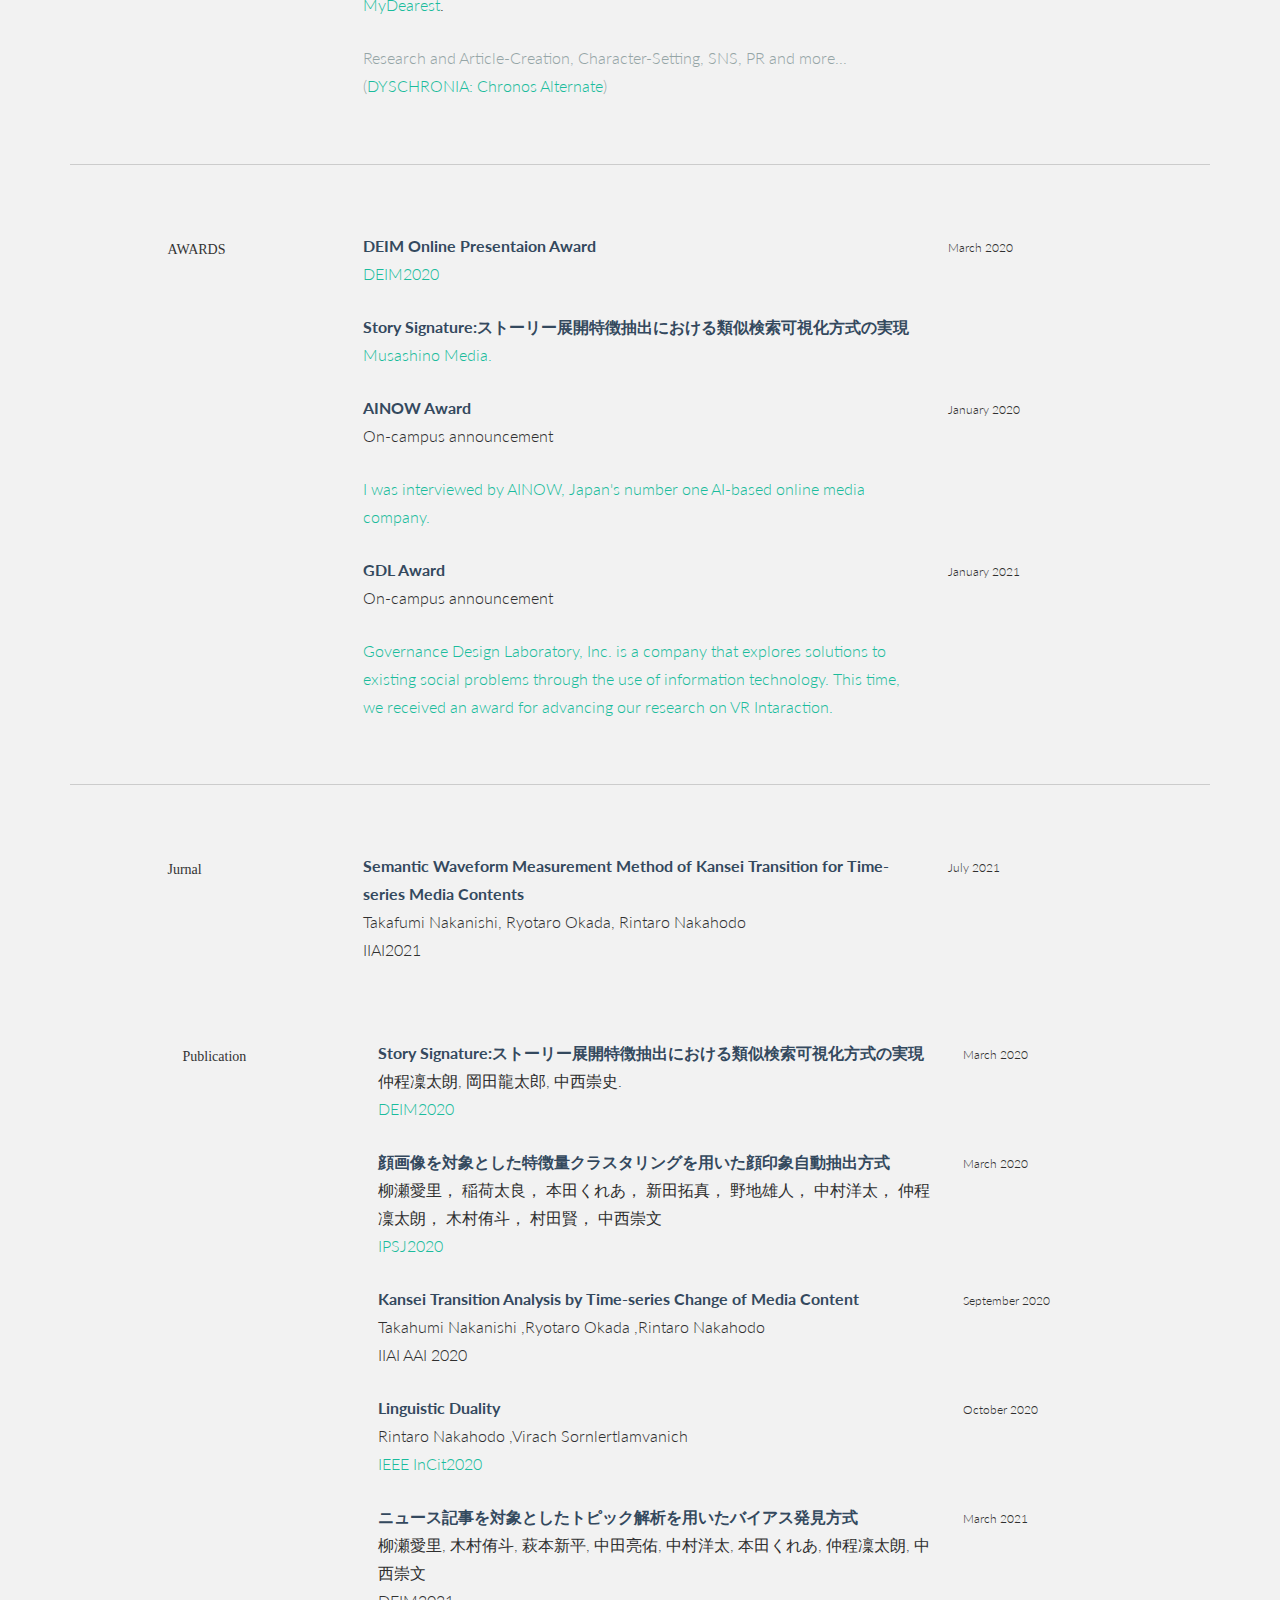
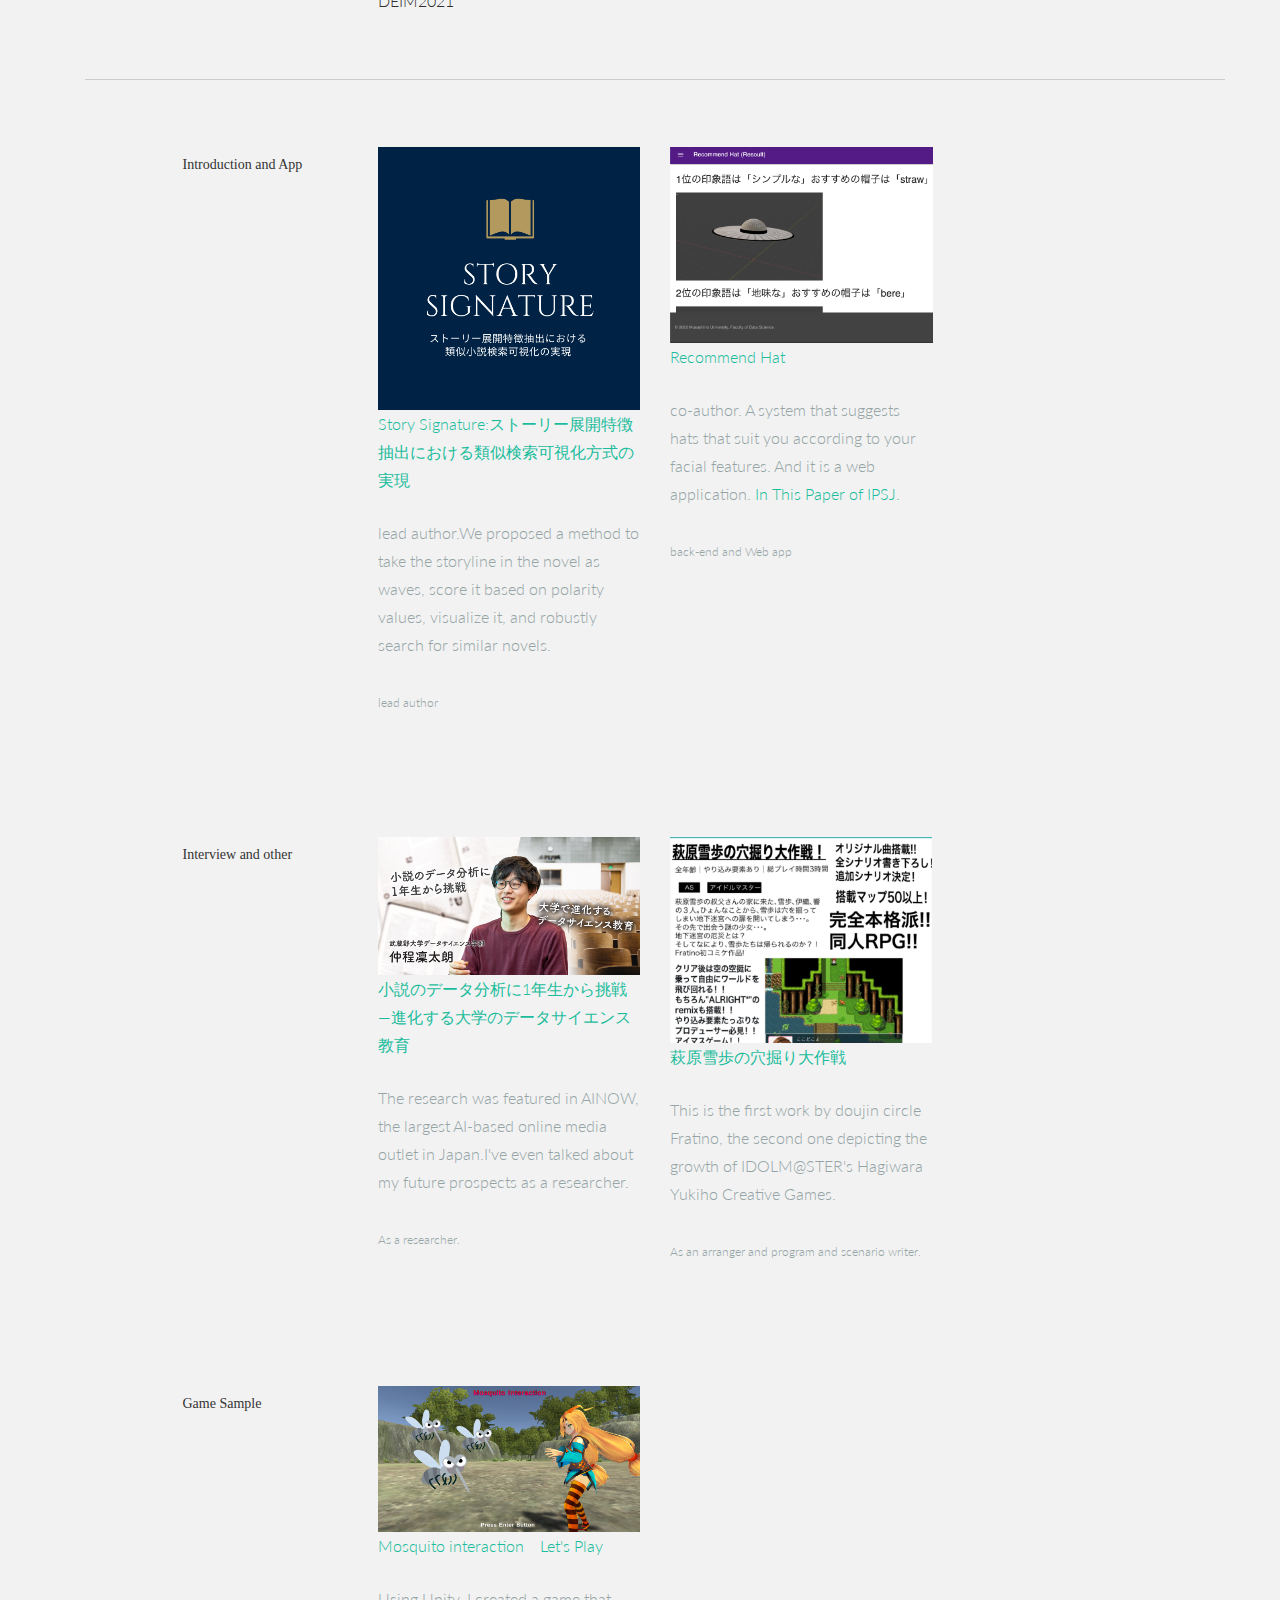
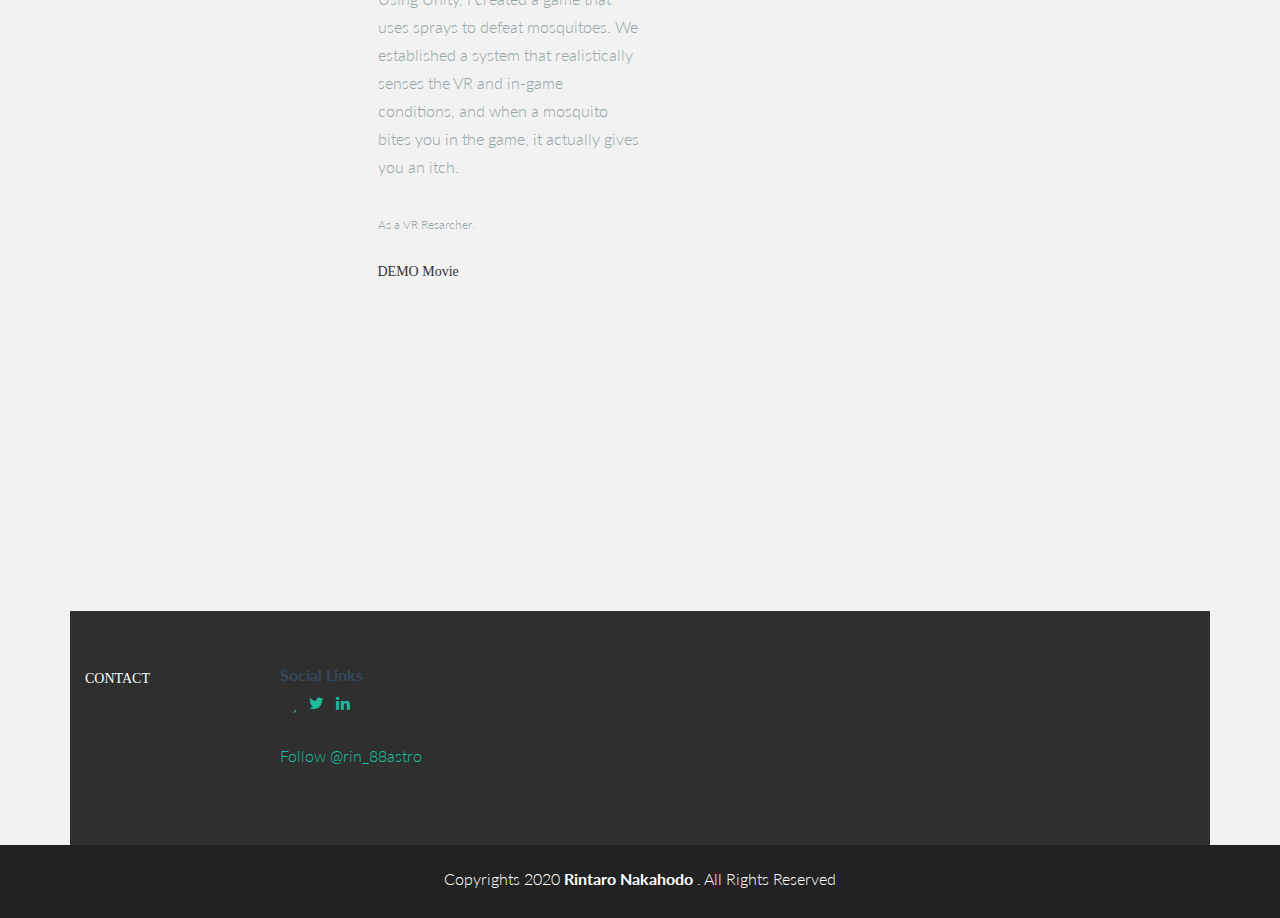
==== commit 8585ffa4: "Update index.html" ====
--- a/index.html
+++ b/index.html
@@ -105,9 +105,6 @@
         <div class="col-lg-3">
           <p>
             <sm>GRADUATING IN MAY 2022</sm><br/>
-            <imp>
-              <sm>IN PROGRESS</sm>
-            </imp>
           </p>
         </div>
 
@@ -143,6 +140,9 @@
         <p>
           <more>Responsible for front-end back-end infrastructure as an application engineer for advanced generative AI.</more>
         </p>
+        <imp>
+          <sm>IN PROGRESS</sm>
+        </imp>
       </div>
       <div class="col-lg-3">
         <p>
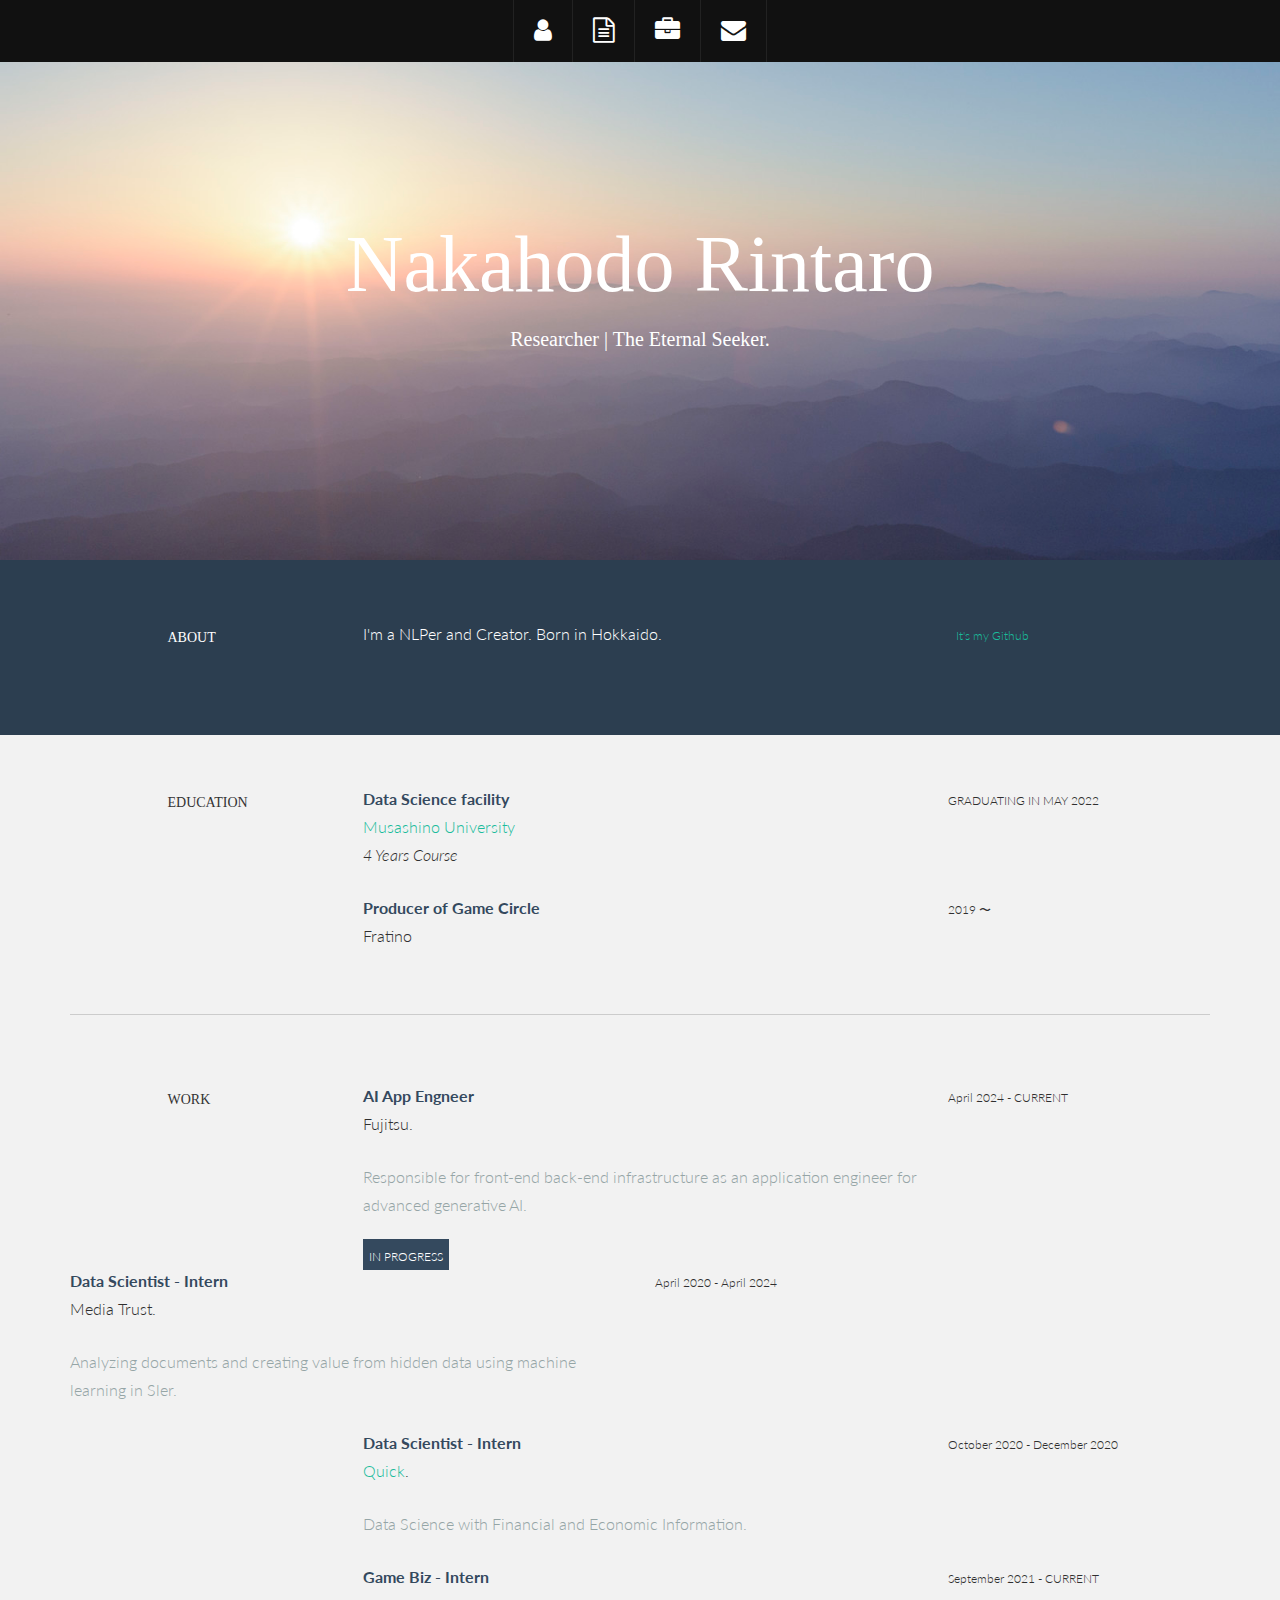
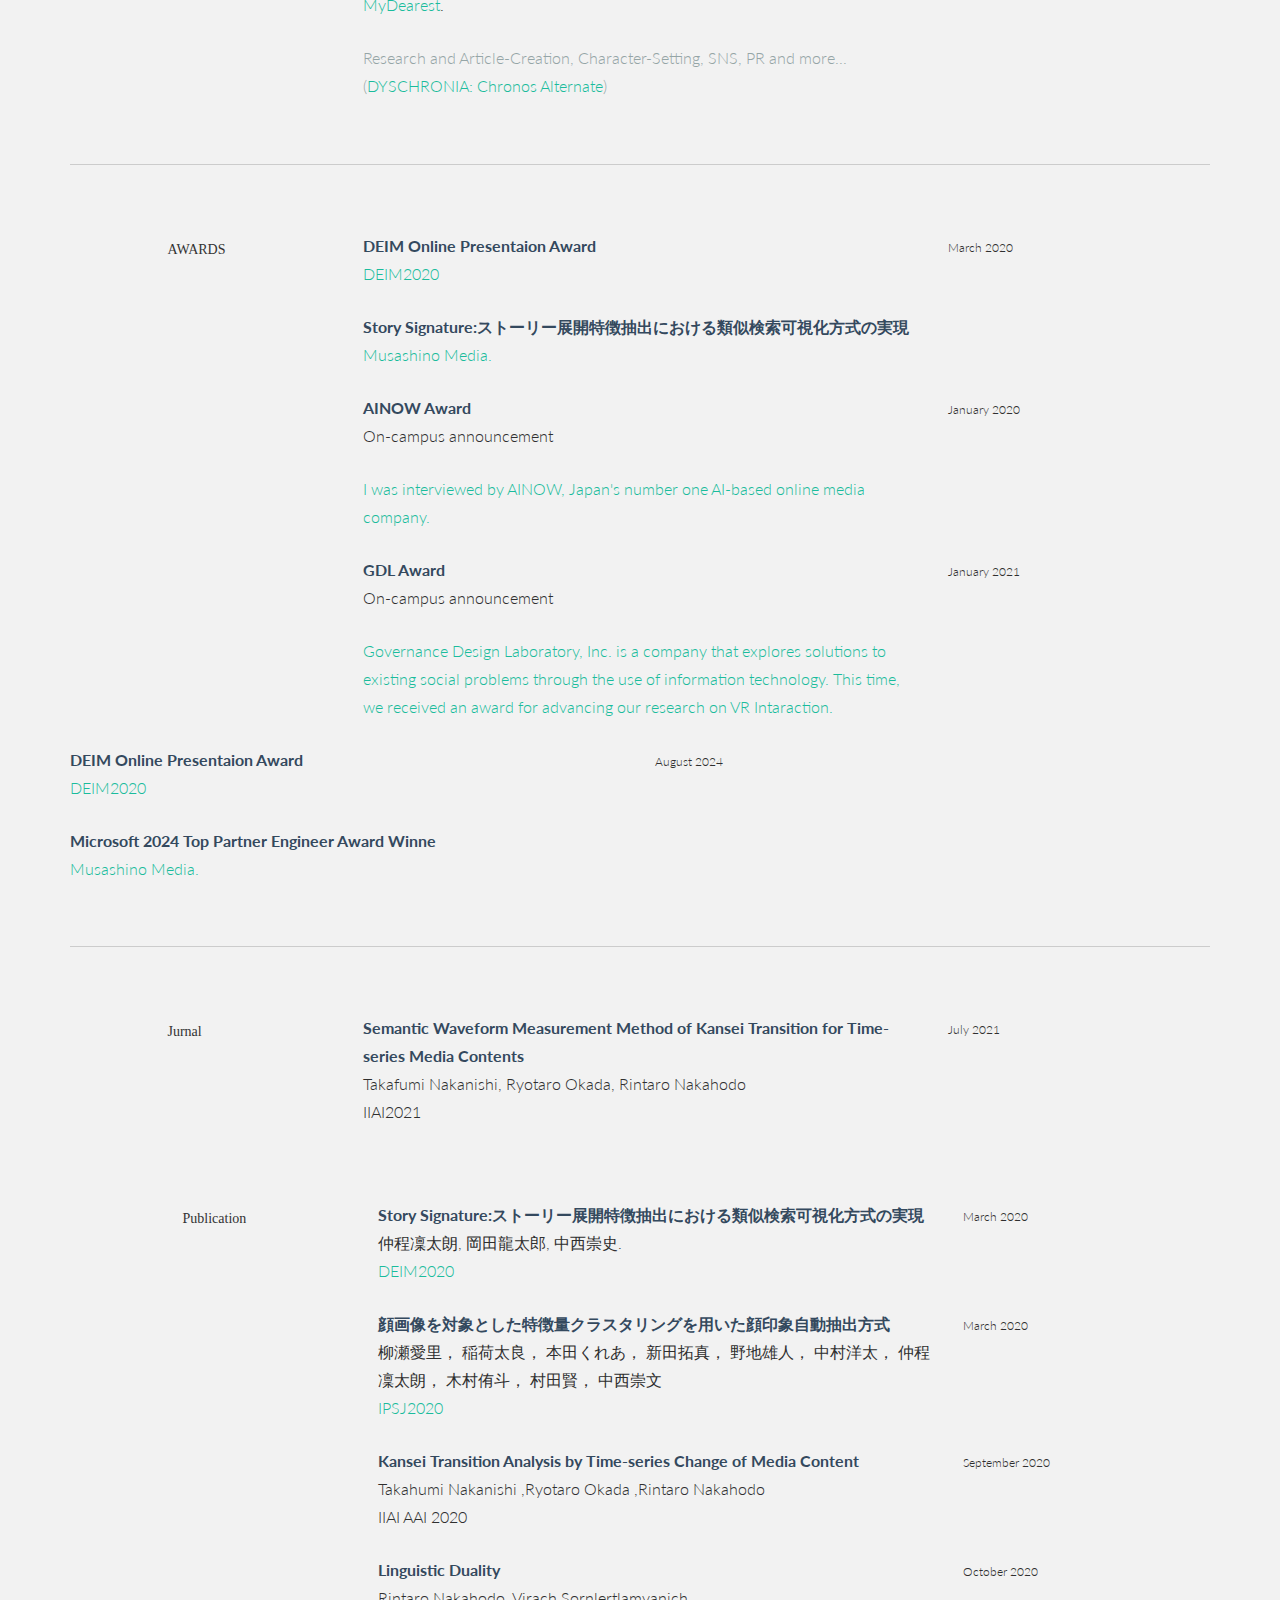
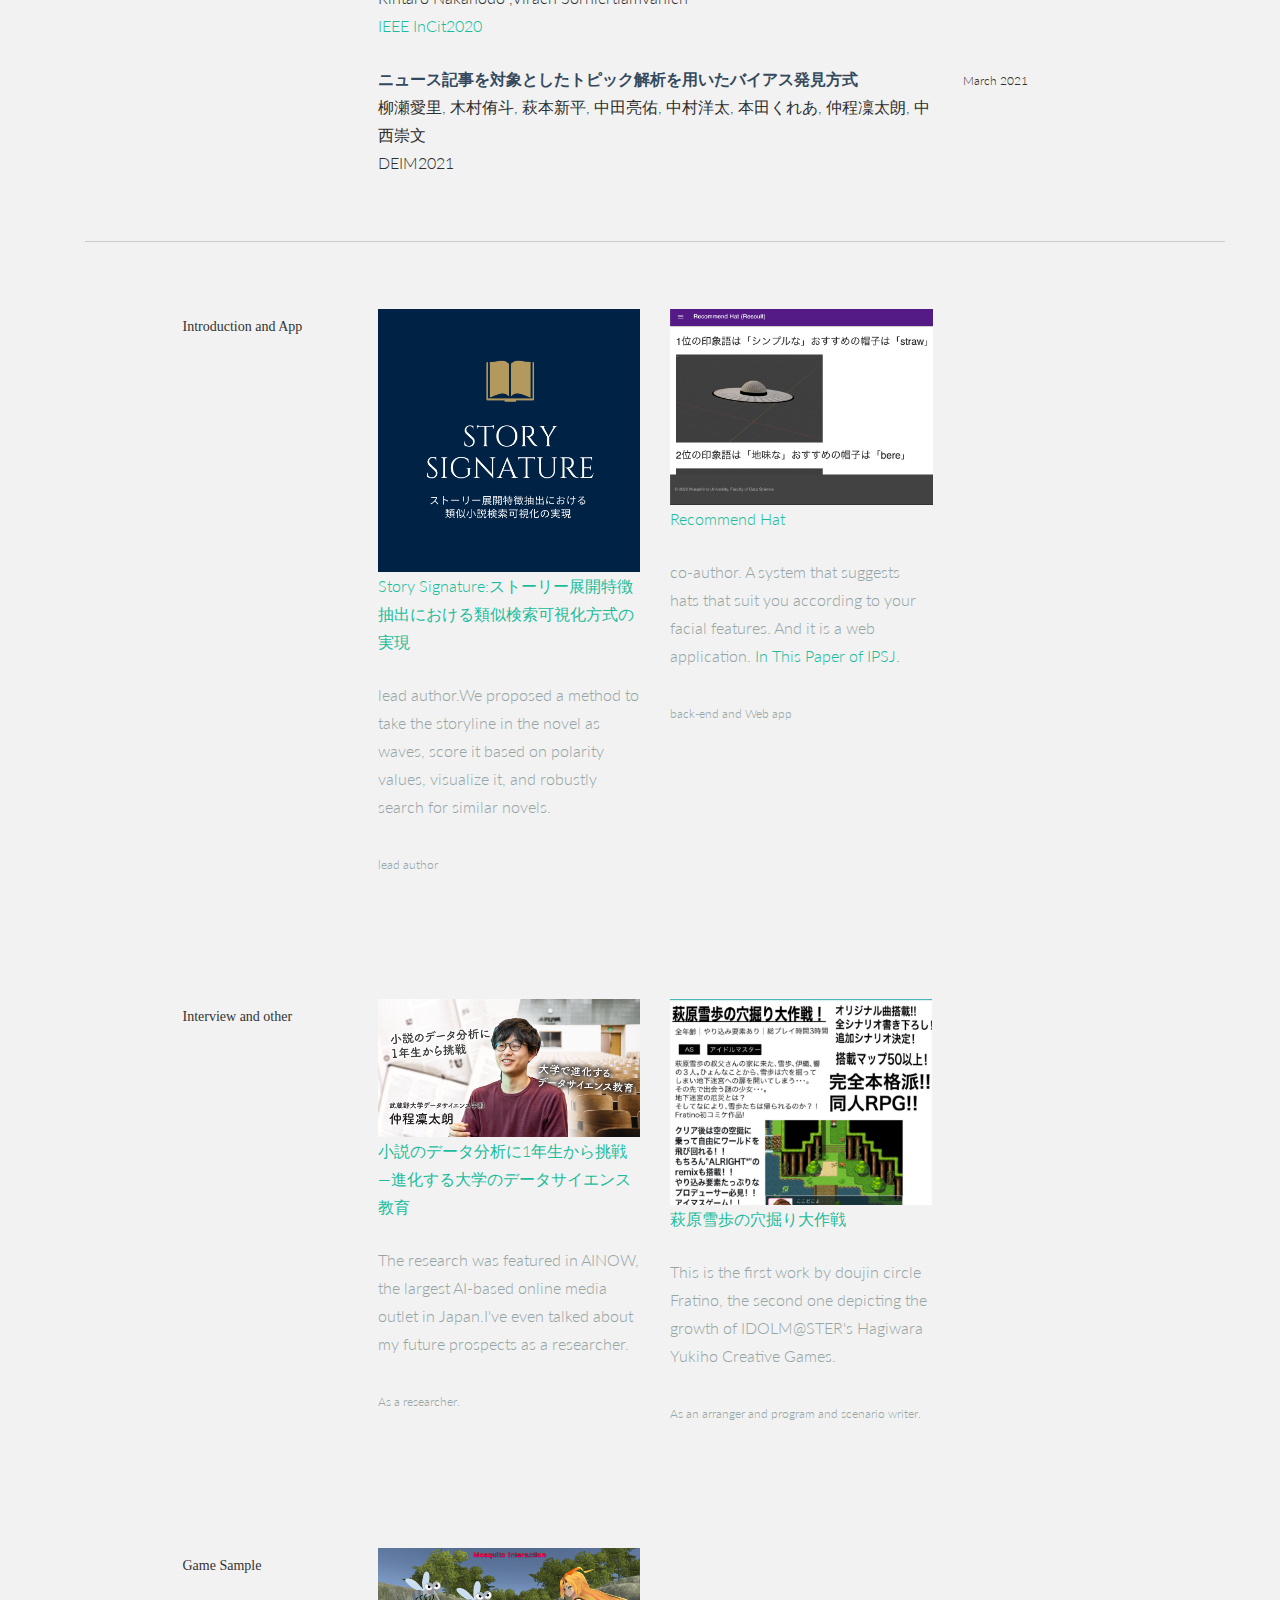
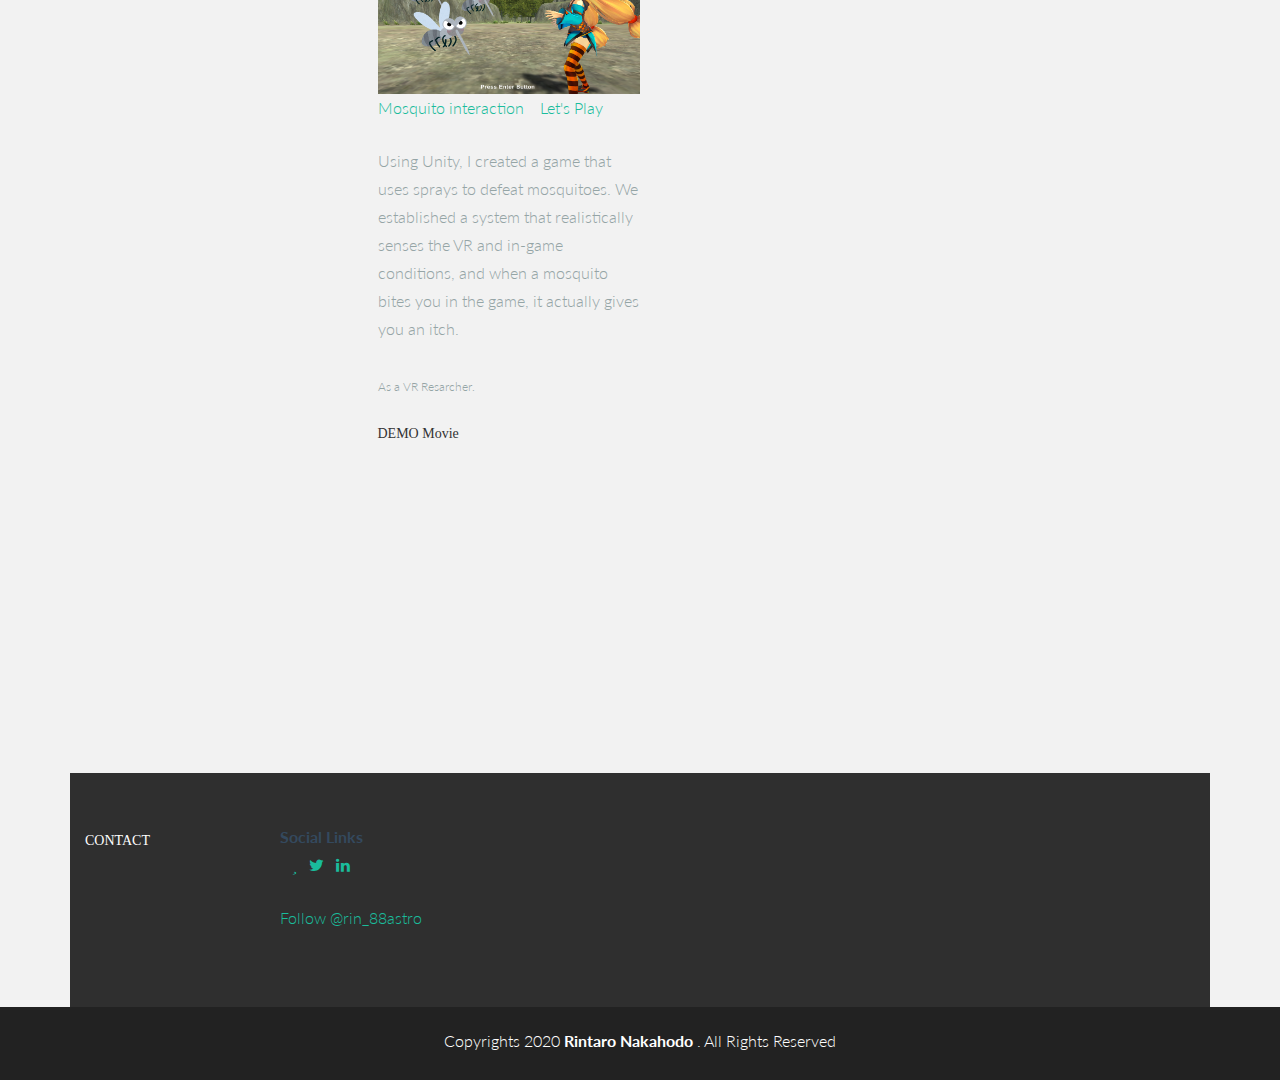
==== commit b18cc495: "Update index.html" ====
--- a/index.html
+++ b/index.html
@@ -244,7 +244,19 @@
           <sm>January 2021</sm>
         </p>
       </div>
-
+      <div class="col-lg-6">
+        <p>
+          <t>DEIM Online Presentaion Award</t><br/><a href="https://db-event.jpn.org/deim2020/post/awards.html">DEIM2020</a> <br/>
+        </p>
+        <p>
+          <t> Microsoft 2024 Top Partner Engineer Award Winne</t><br/><a href="https://www.microsoft.com/ja-jp/partner/jp-tpeaward2024?activetab=pivot:aitab"> Musashino Media.</a> <br/>
+        </p>
+      </div>
+      <div class="col-lg-3">
+        <p>
+          <sm>August 2024</sm>
+        </p>
+      </div>
     </div>
     <br>
     <hr>
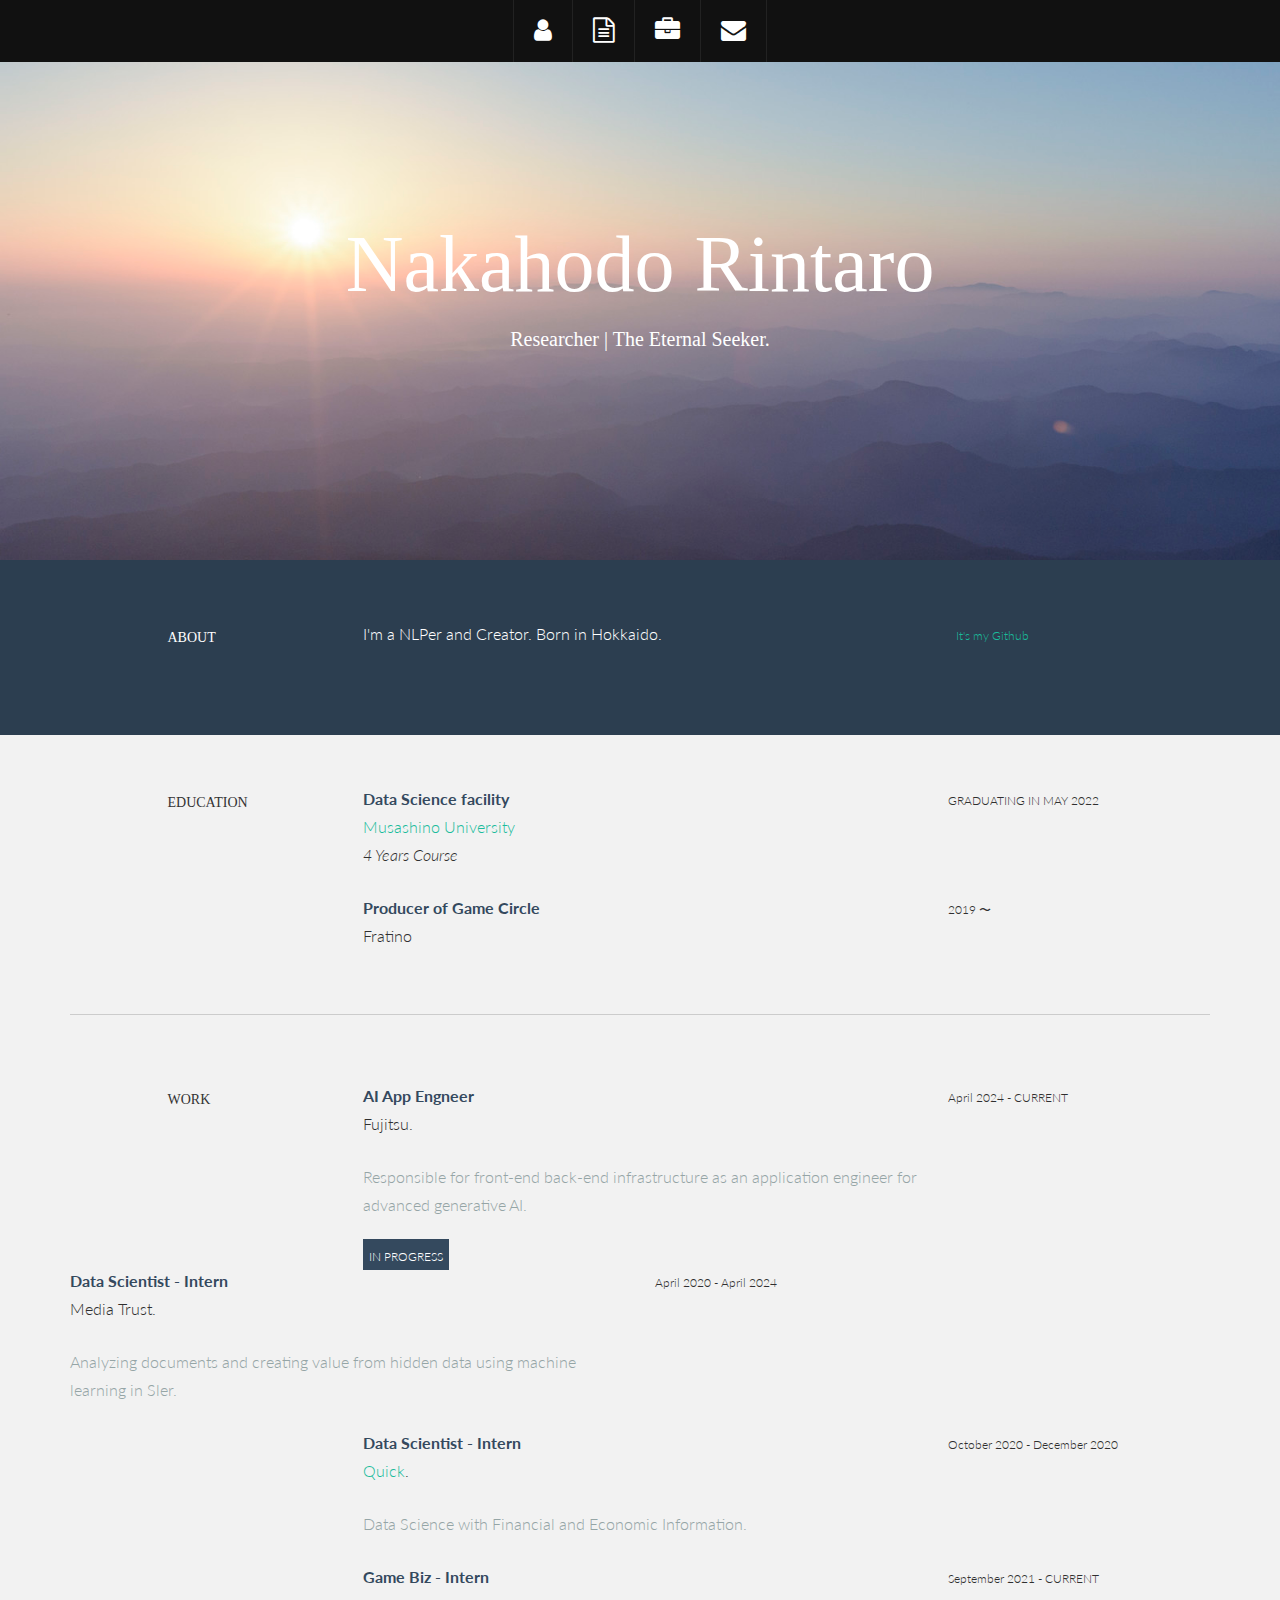
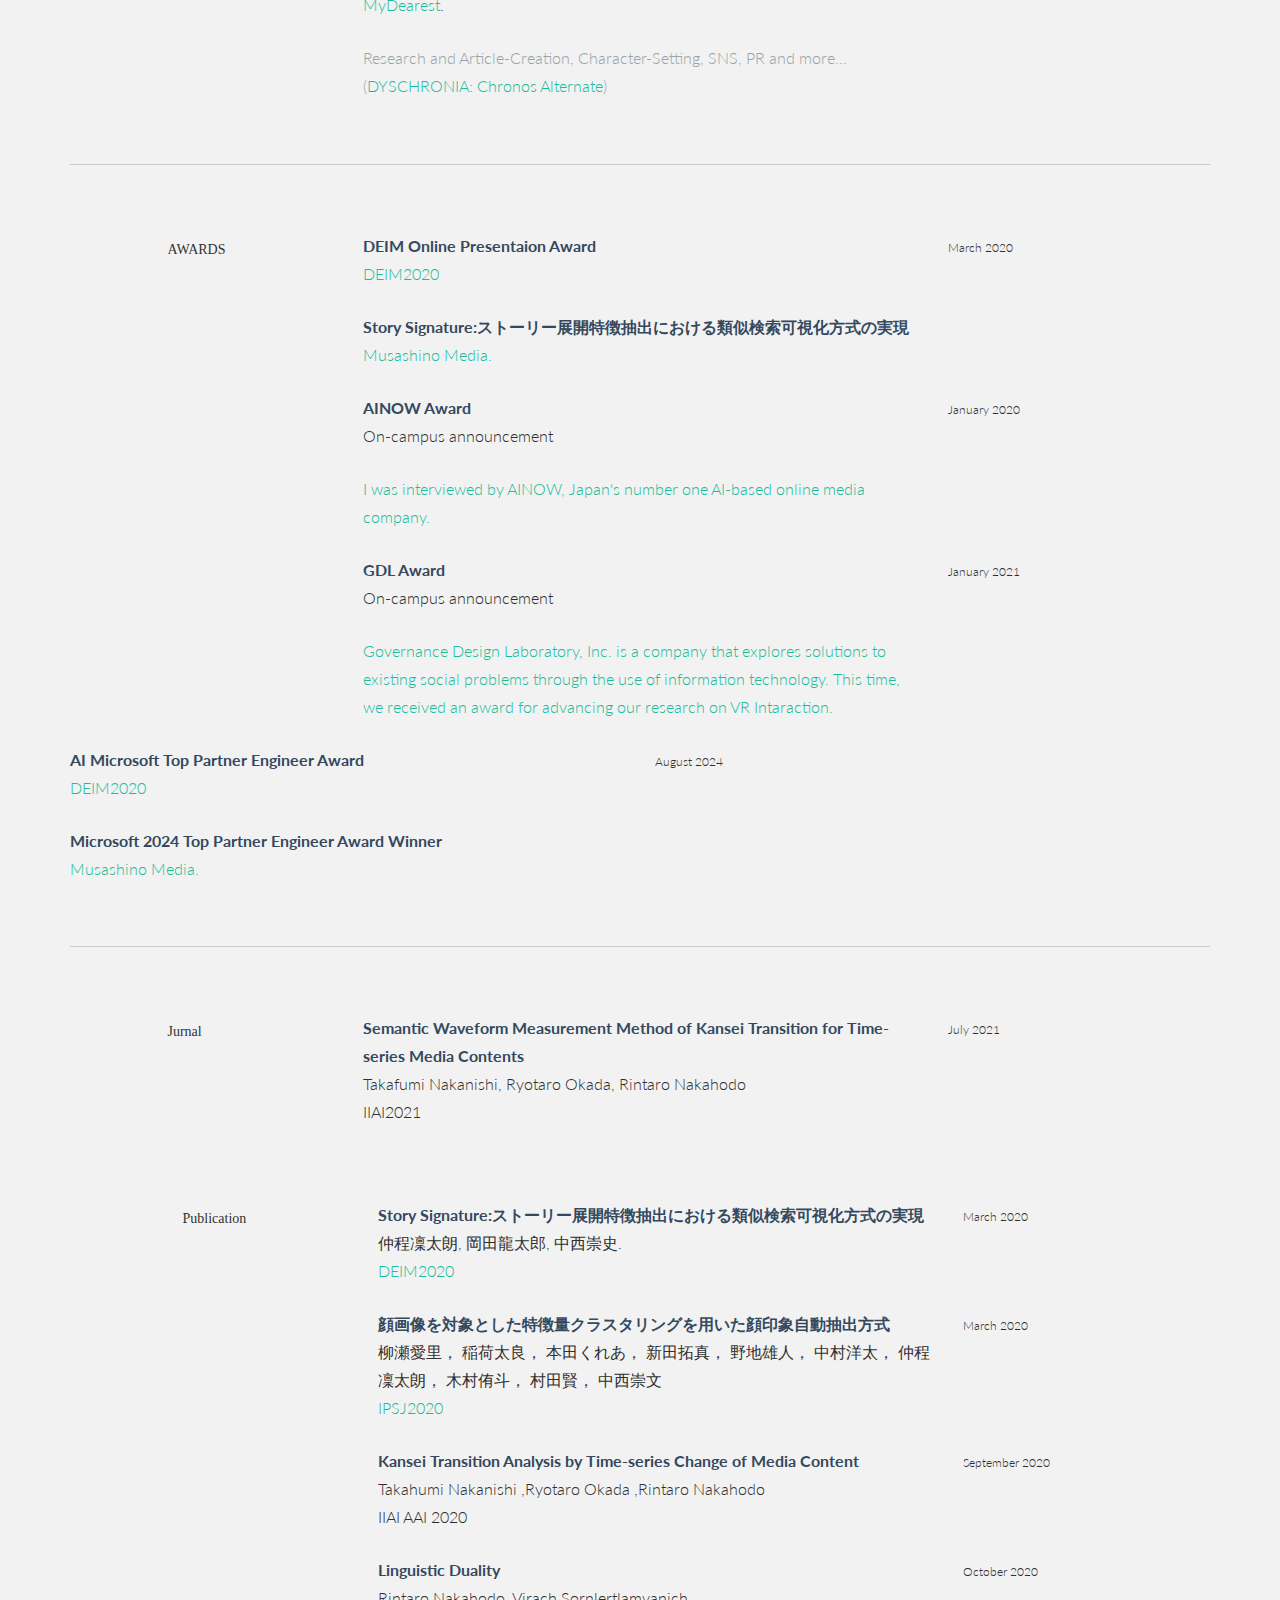
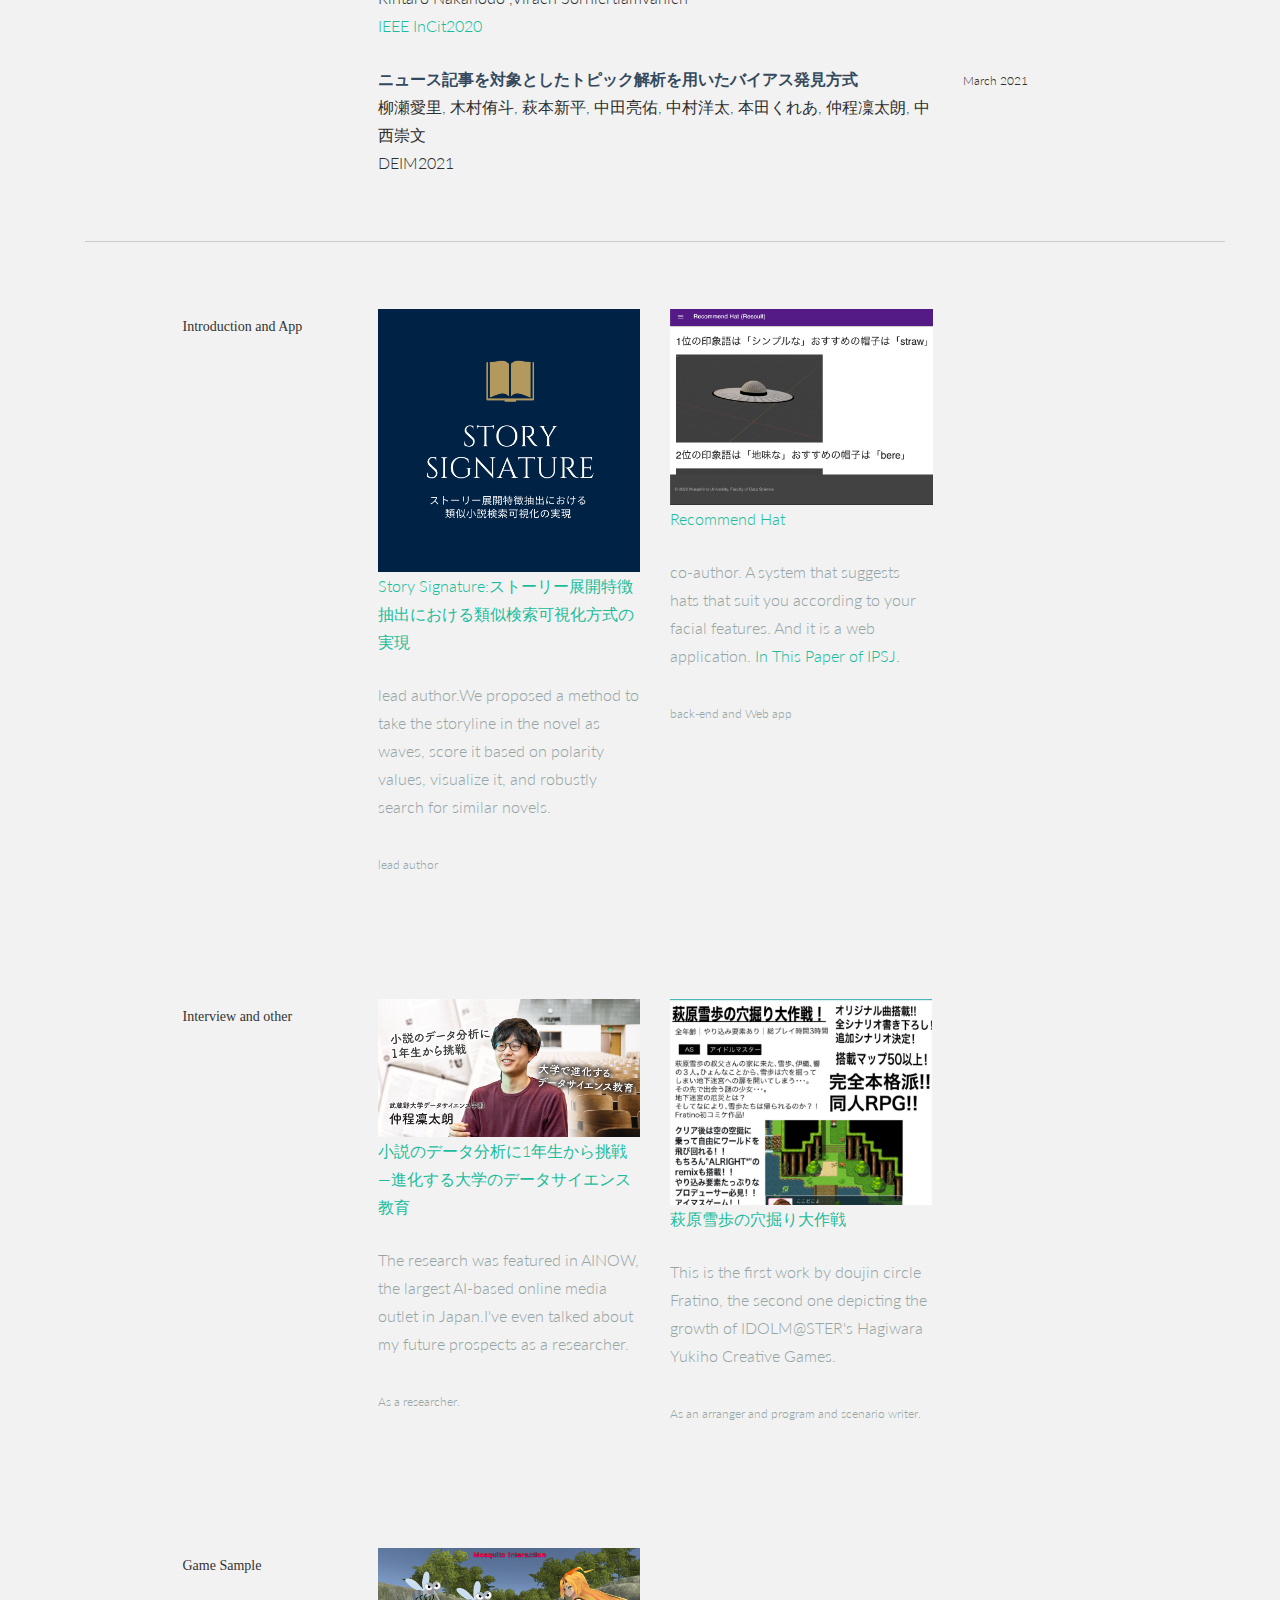
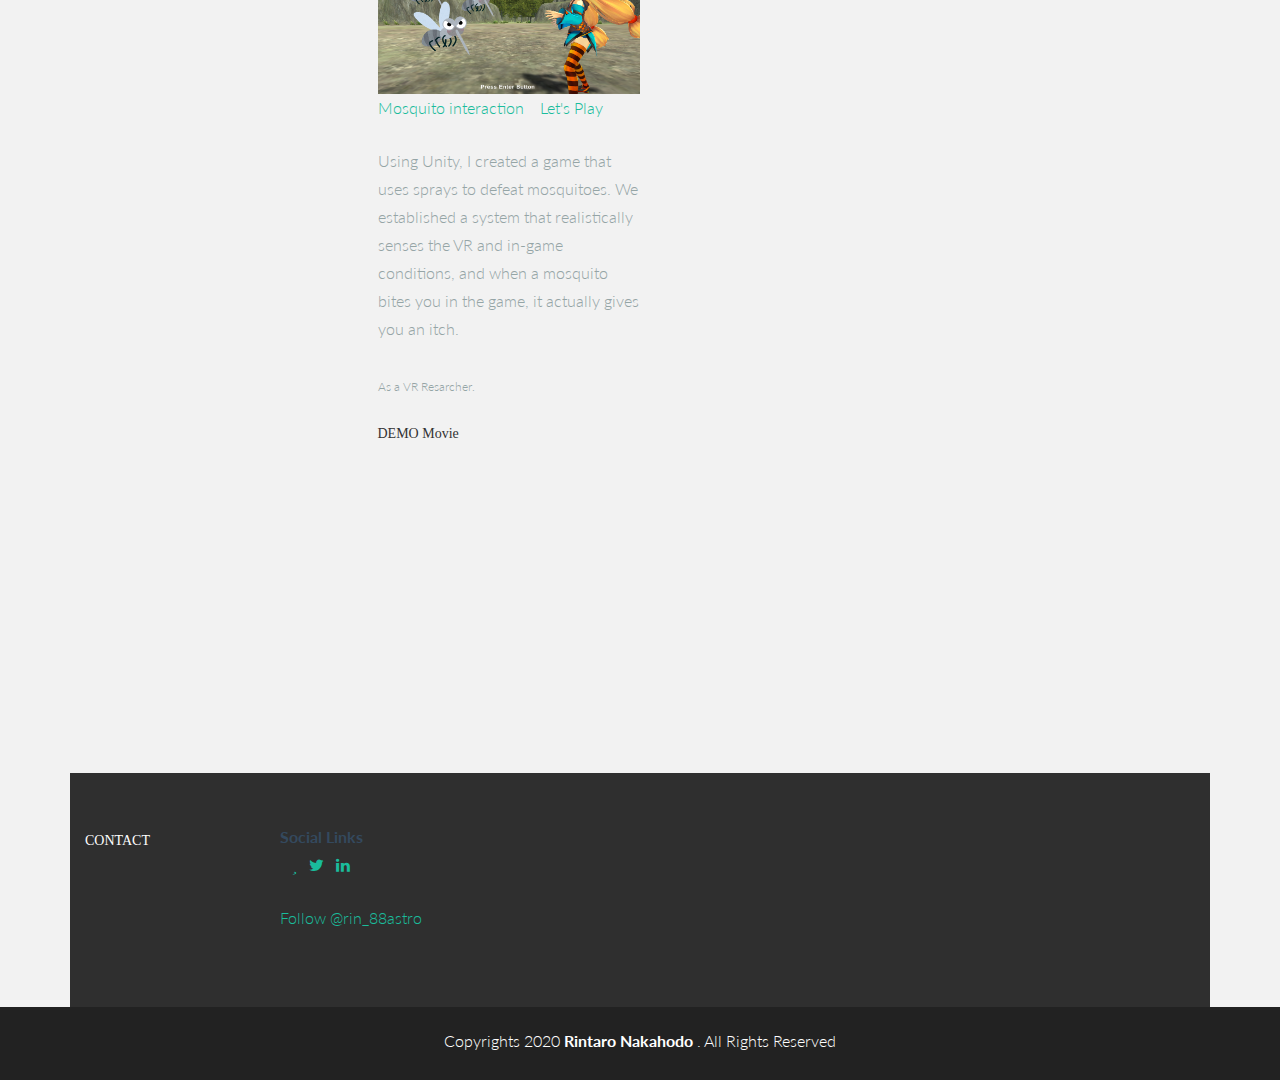
==== commit 1eb656ed: "Update index.html" ====
--- a/index.html
+++ b/index.html
@@ -246,10 +246,10 @@
       </div>
       <div class="col-lg-6">
         <p>
-          <t>DEIM Online Presentaion Award</t><br/><a href="https://db-event.jpn.org/deim2020/post/awards.html">DEIM2020</a> <br/>
-        </p>
-        <p>
-          <t> Microsoft 2024 Top Partner Engineer Award Winne</t><br/><a href="https://www.microsoft.com/ja-jp/partner/jp-tpeaward2024?activetab=pivot:aitab"> Musashino Media.</a> <br/>
+          <t>AI Microsoft Top Partner Engineer Award</t><br/><a href="https://www.microsoft.com/ja-jp/partner/jp-tpeaward2024?activetab=pivot:aitab">DEIM2020</a> <br/>
+        </p>
+        <p>
+          <t> Microsoft 2024 Top Partner Engineer Award Winner </t><br/><a href="https://www.microsoft.com/ja-jp/partner/jp-tpeaward2024?activetab=pivot:aitab"> Musashino Media.</a> <br/>
         </p>
       </div>
       <div class="col-lg-3">
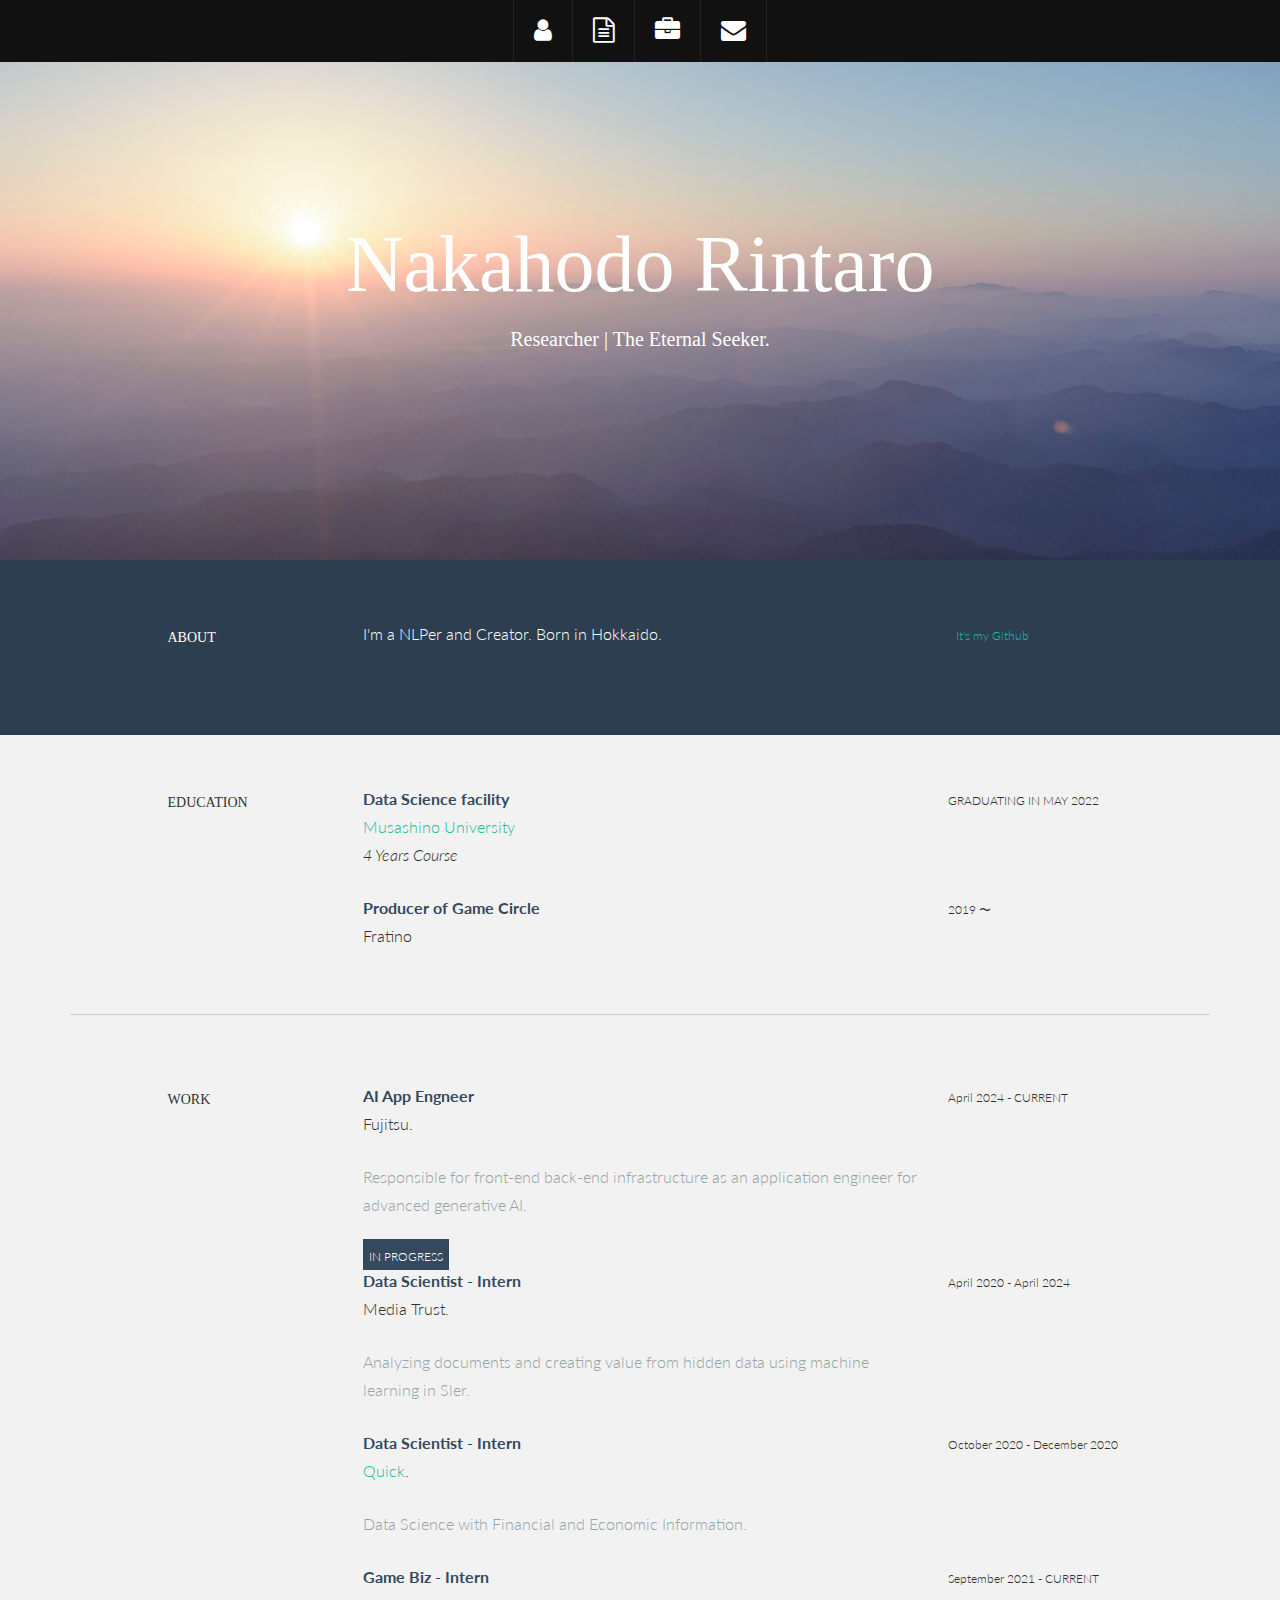
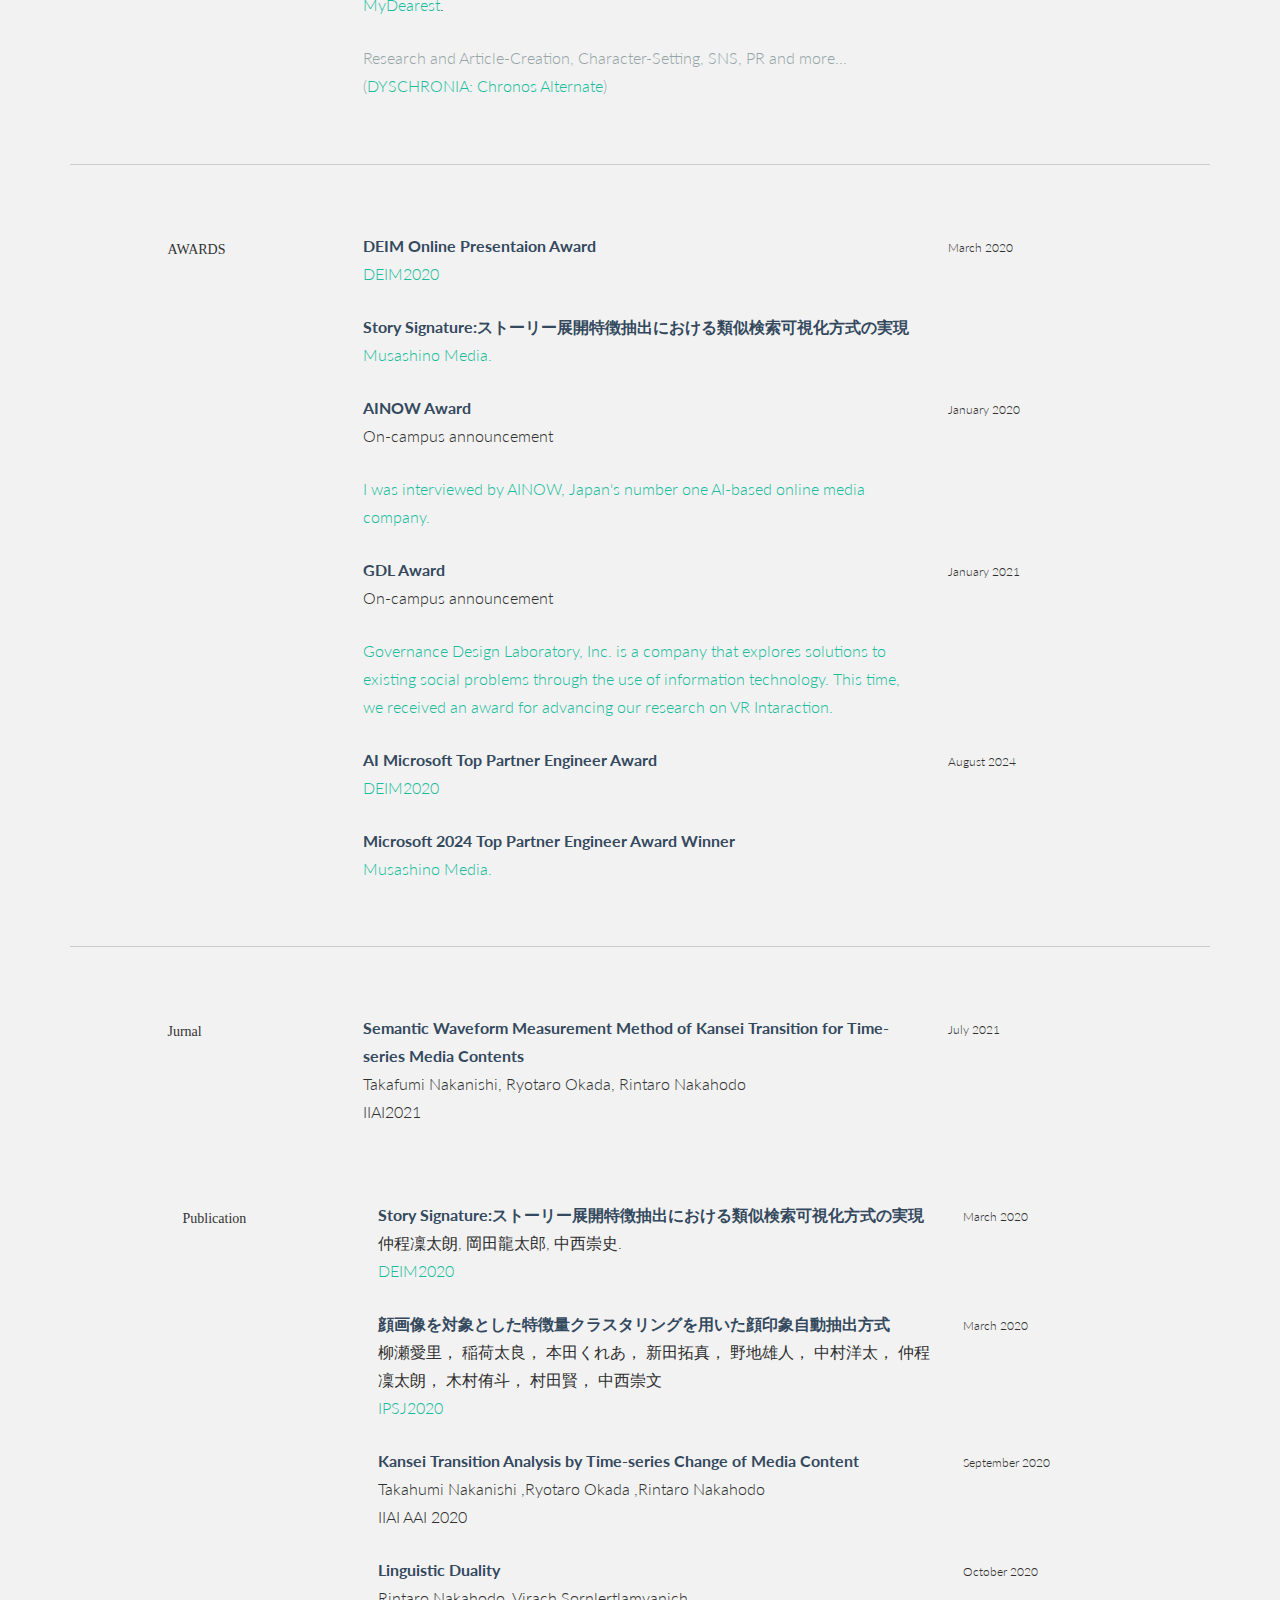
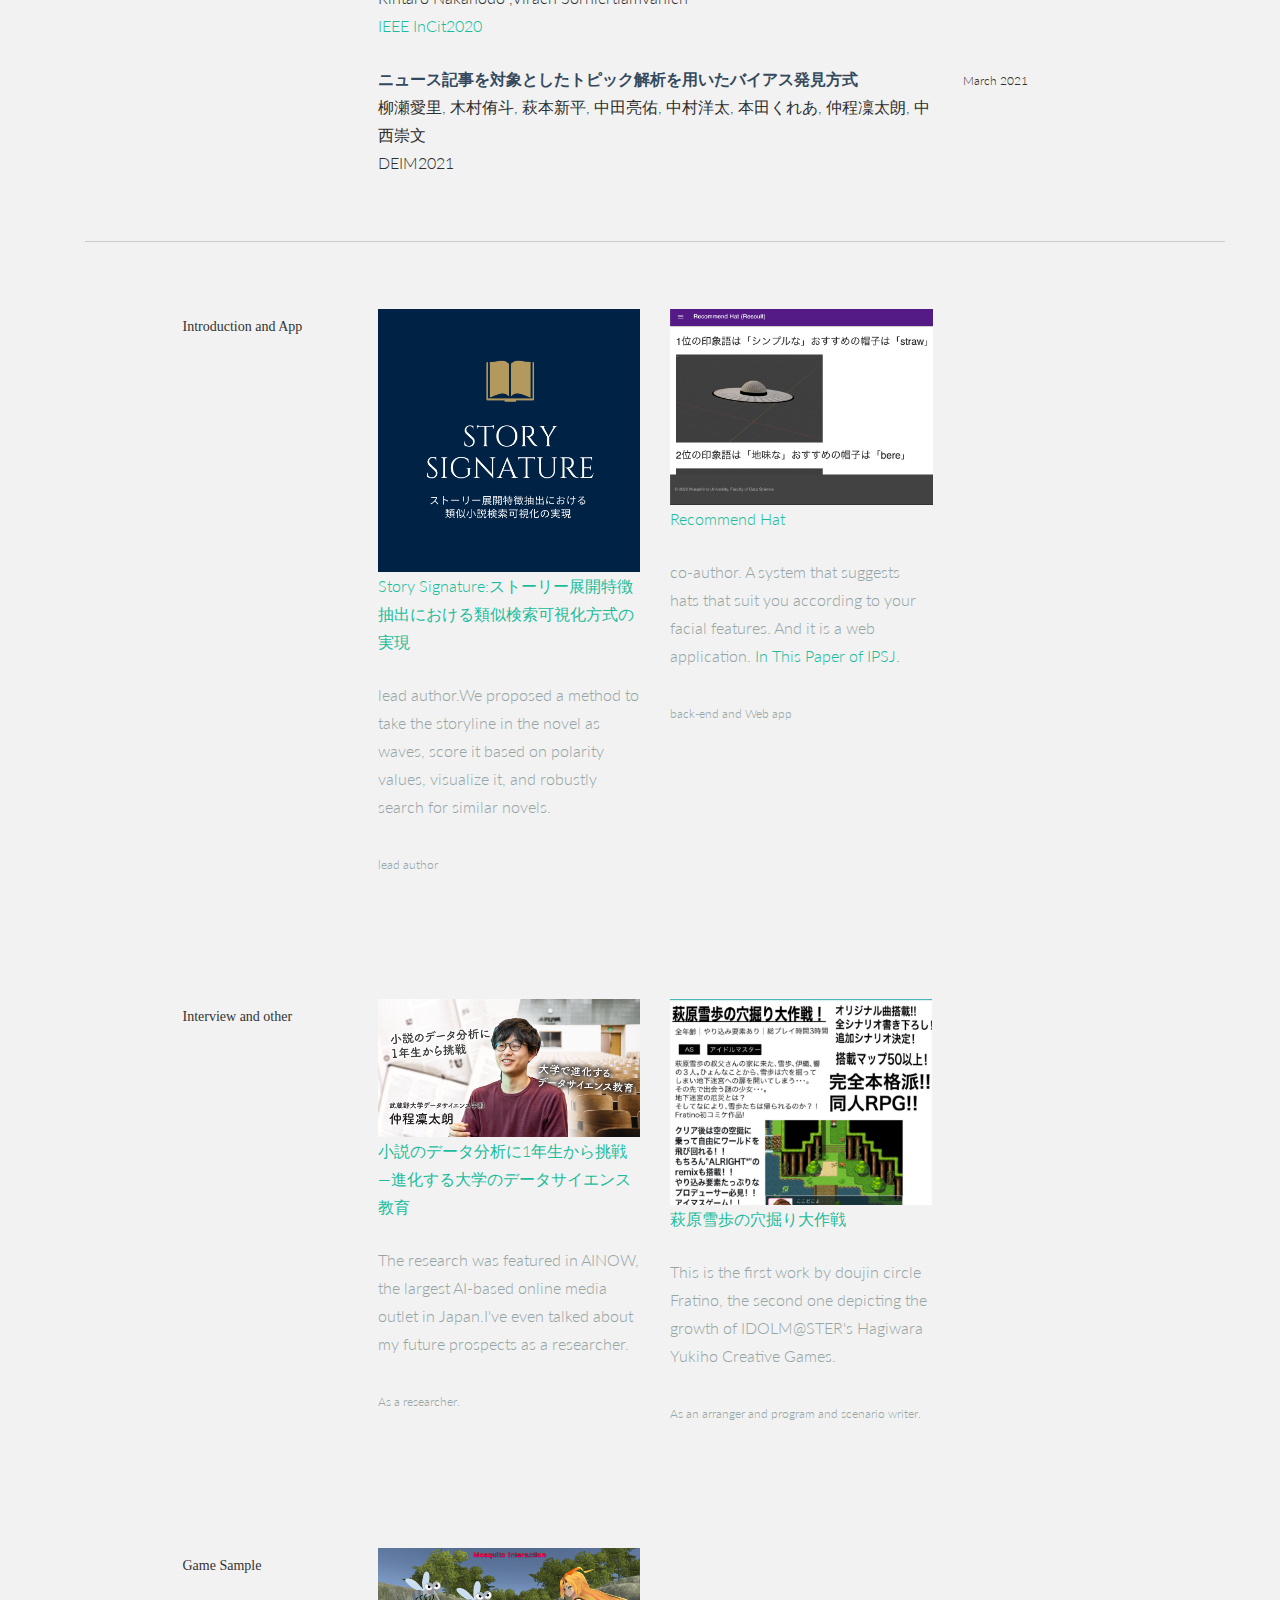
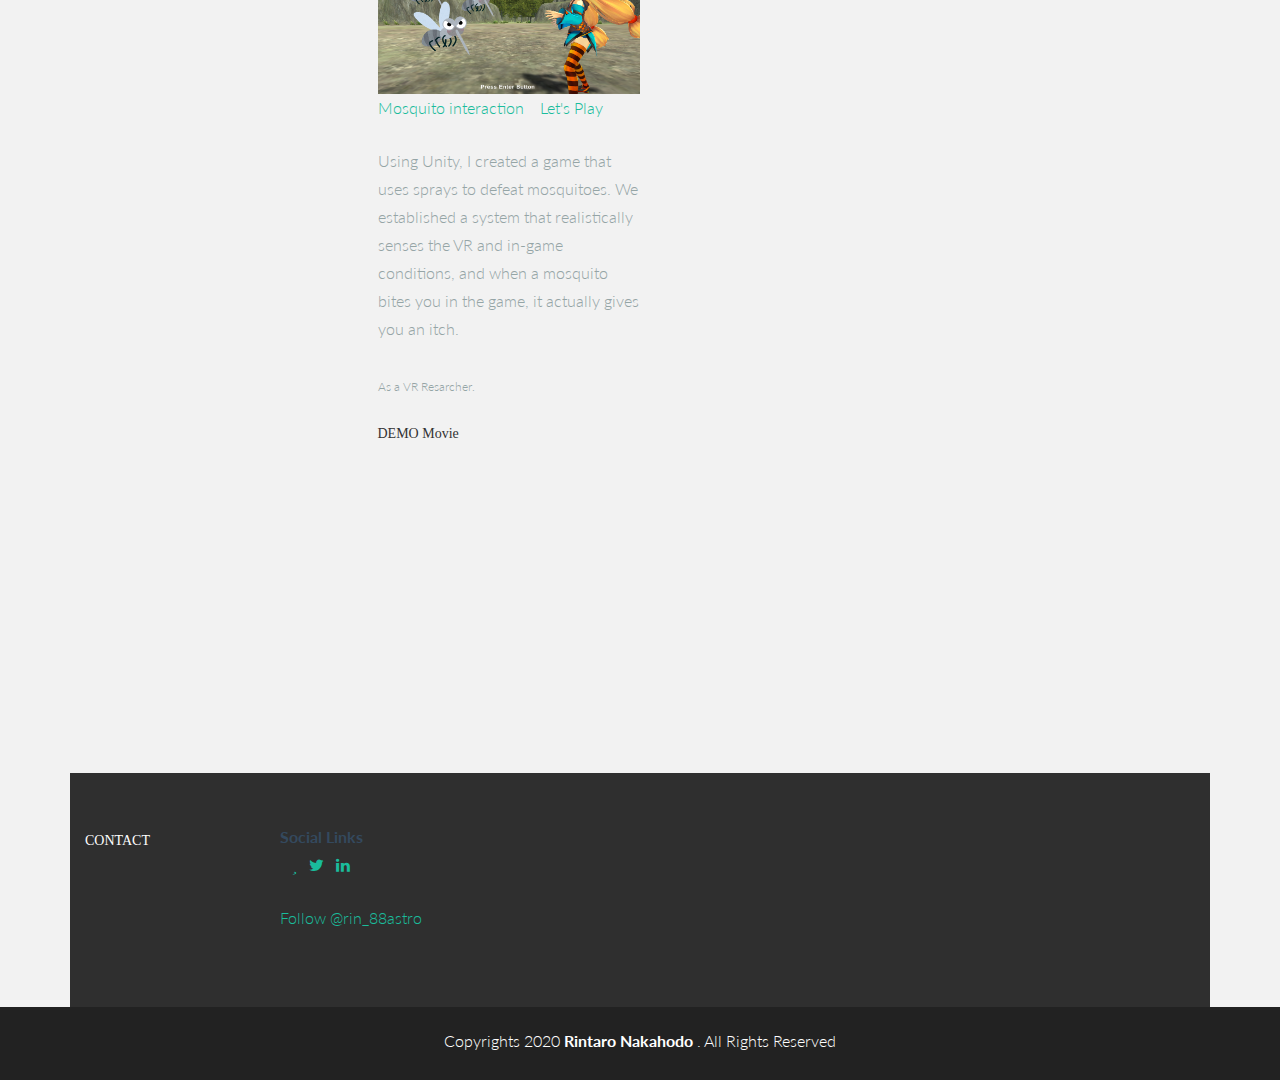
==== commit 3baf79e1: "Update index.html" ====
--- a/index.html
+++ b/index.html
@@ -150,7 +150,7 @@
         </p>
       </div>
 
-      <div class="col-lg-6">
+      <div class="col-lg-6 col-lg-offset-3">
         <p>
           <t>Data Scientist - Intern</t><br/> Media Trust. <br/>
         </p>
@@ -158,6 +158,7 @@
           <more>Analyzing documents and creating value from hidden data using machine learning in Sler.</more>
         </p>
       </div>
+      
       <div class="col-lg-3">
         <p>
           <sm>April 2020 - April 2024</sm>
@@ -172,6 +173,7 @@
           <more>Data Science with Financial and Economic Information.</more>
         </p>
       </div>
+      
       <div class="col-lg-3">
         <p>
           <sm>October 2020 - December 2020</sm>
@@ -244,7 +246,8 @@
           <sm>January 2021</sm>
         </p>
       </div>
-      <div class="col-lg-6">
+      
+      <div class="col-lg-6  col-lg-offset-3">
         <p>
           <t>AI Microsoft Top Partner Engineer Award</t><br/><a href="https://www.microsoft.com/ja-jp/partner/jp-tpeaward2024?activetab=pivot:aitab">DEIM2020</a> <br/>
         </p>
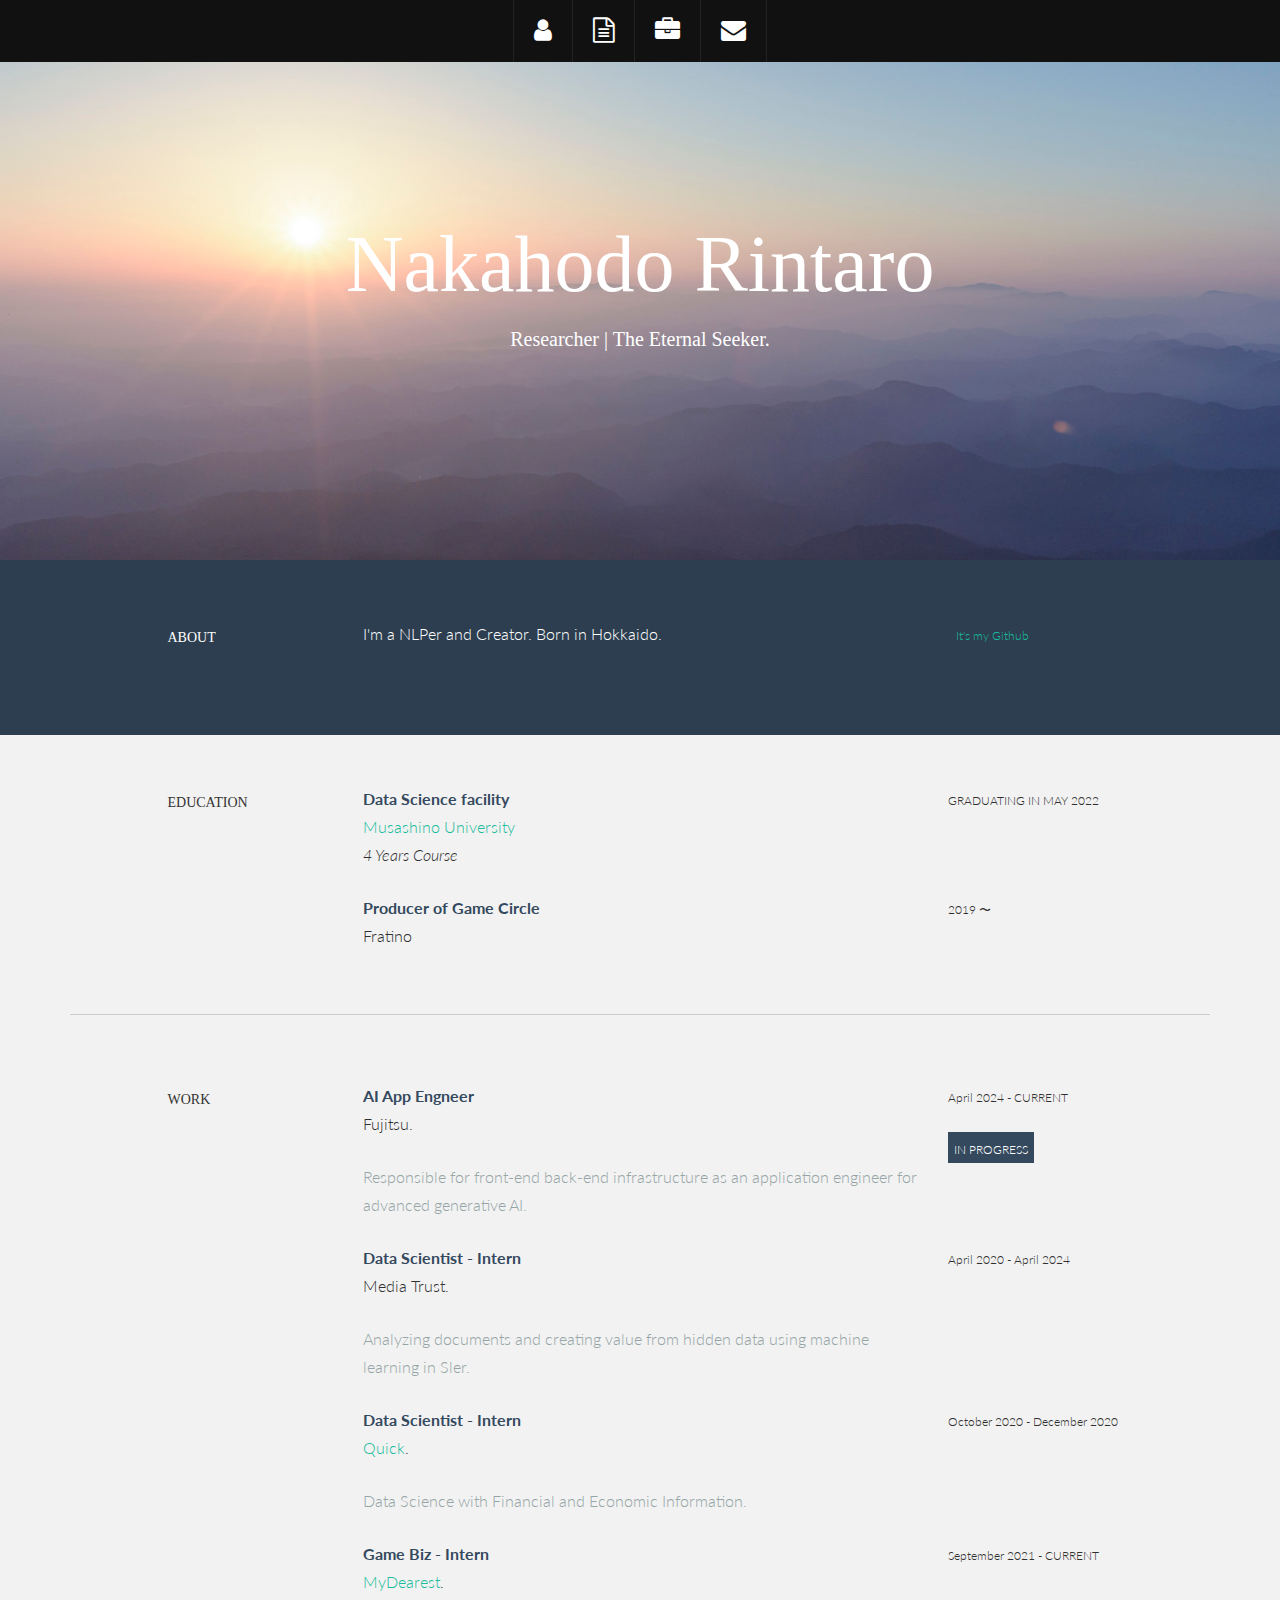
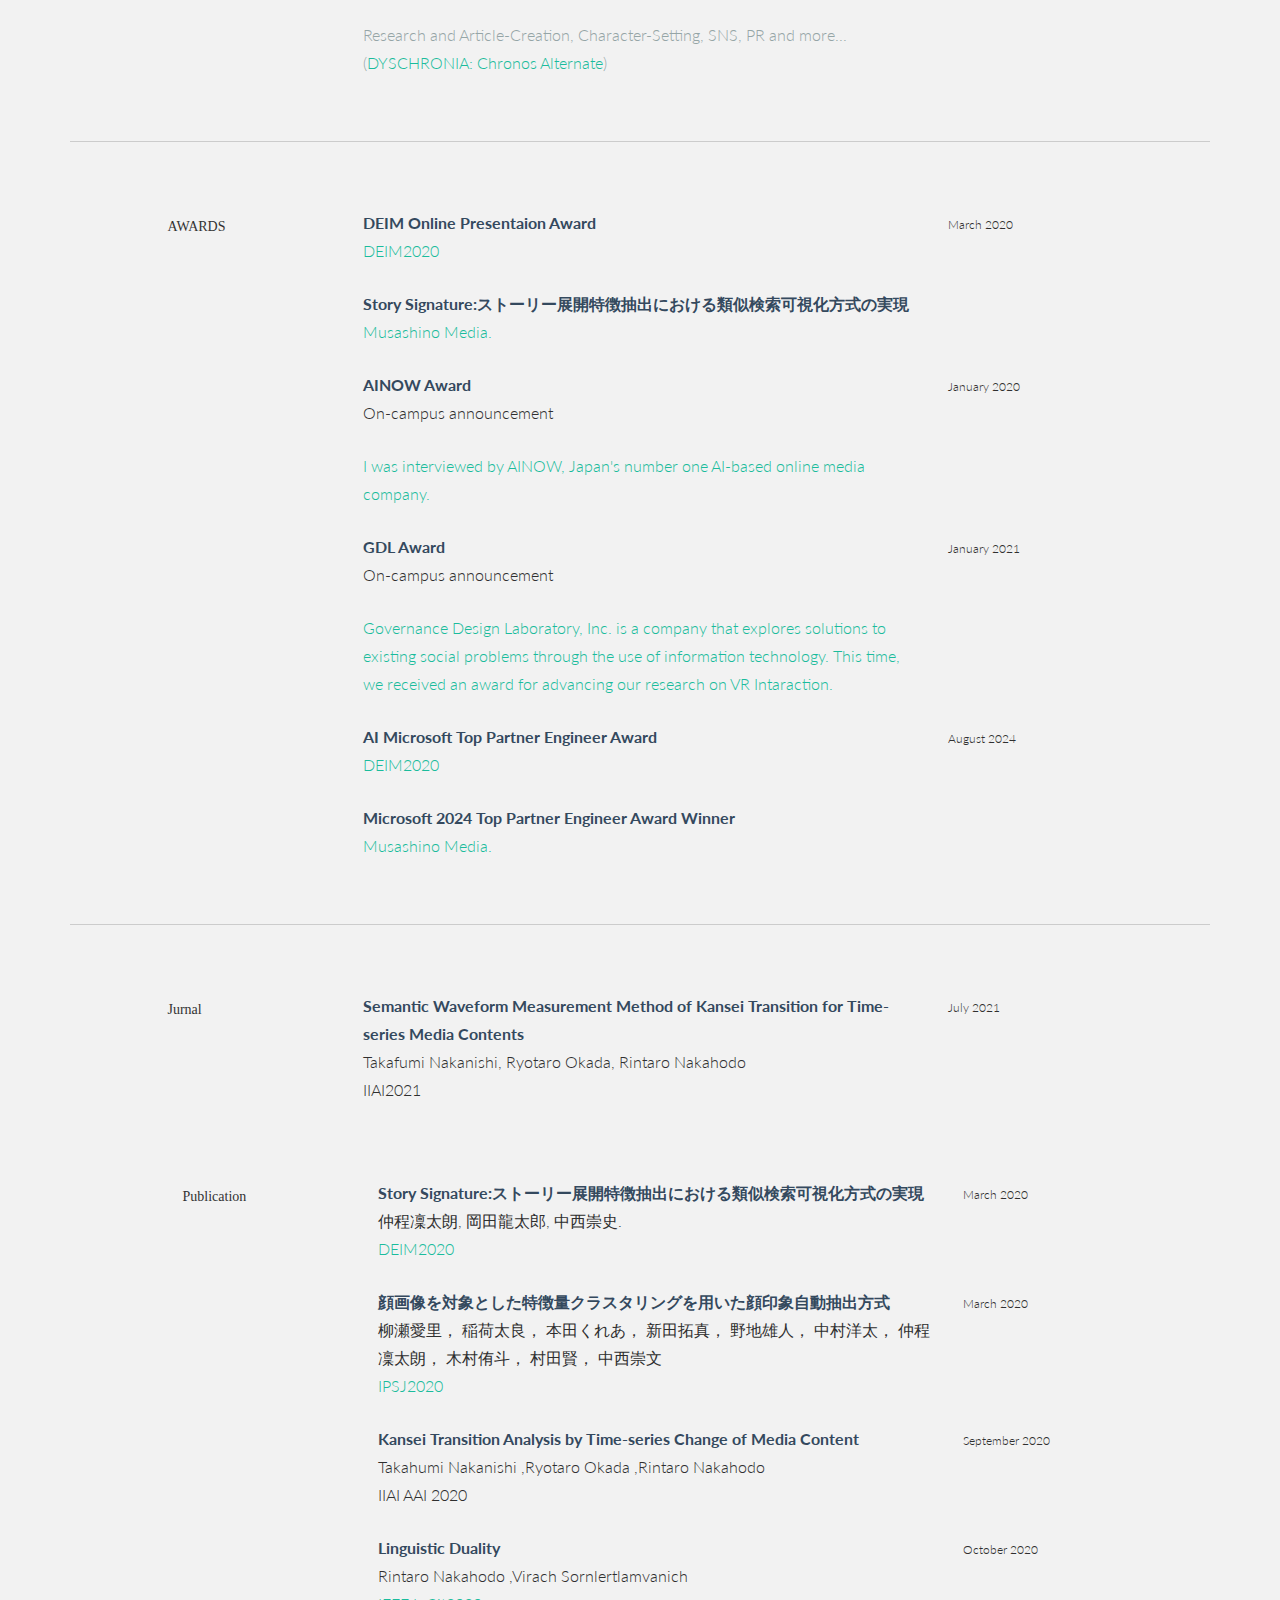
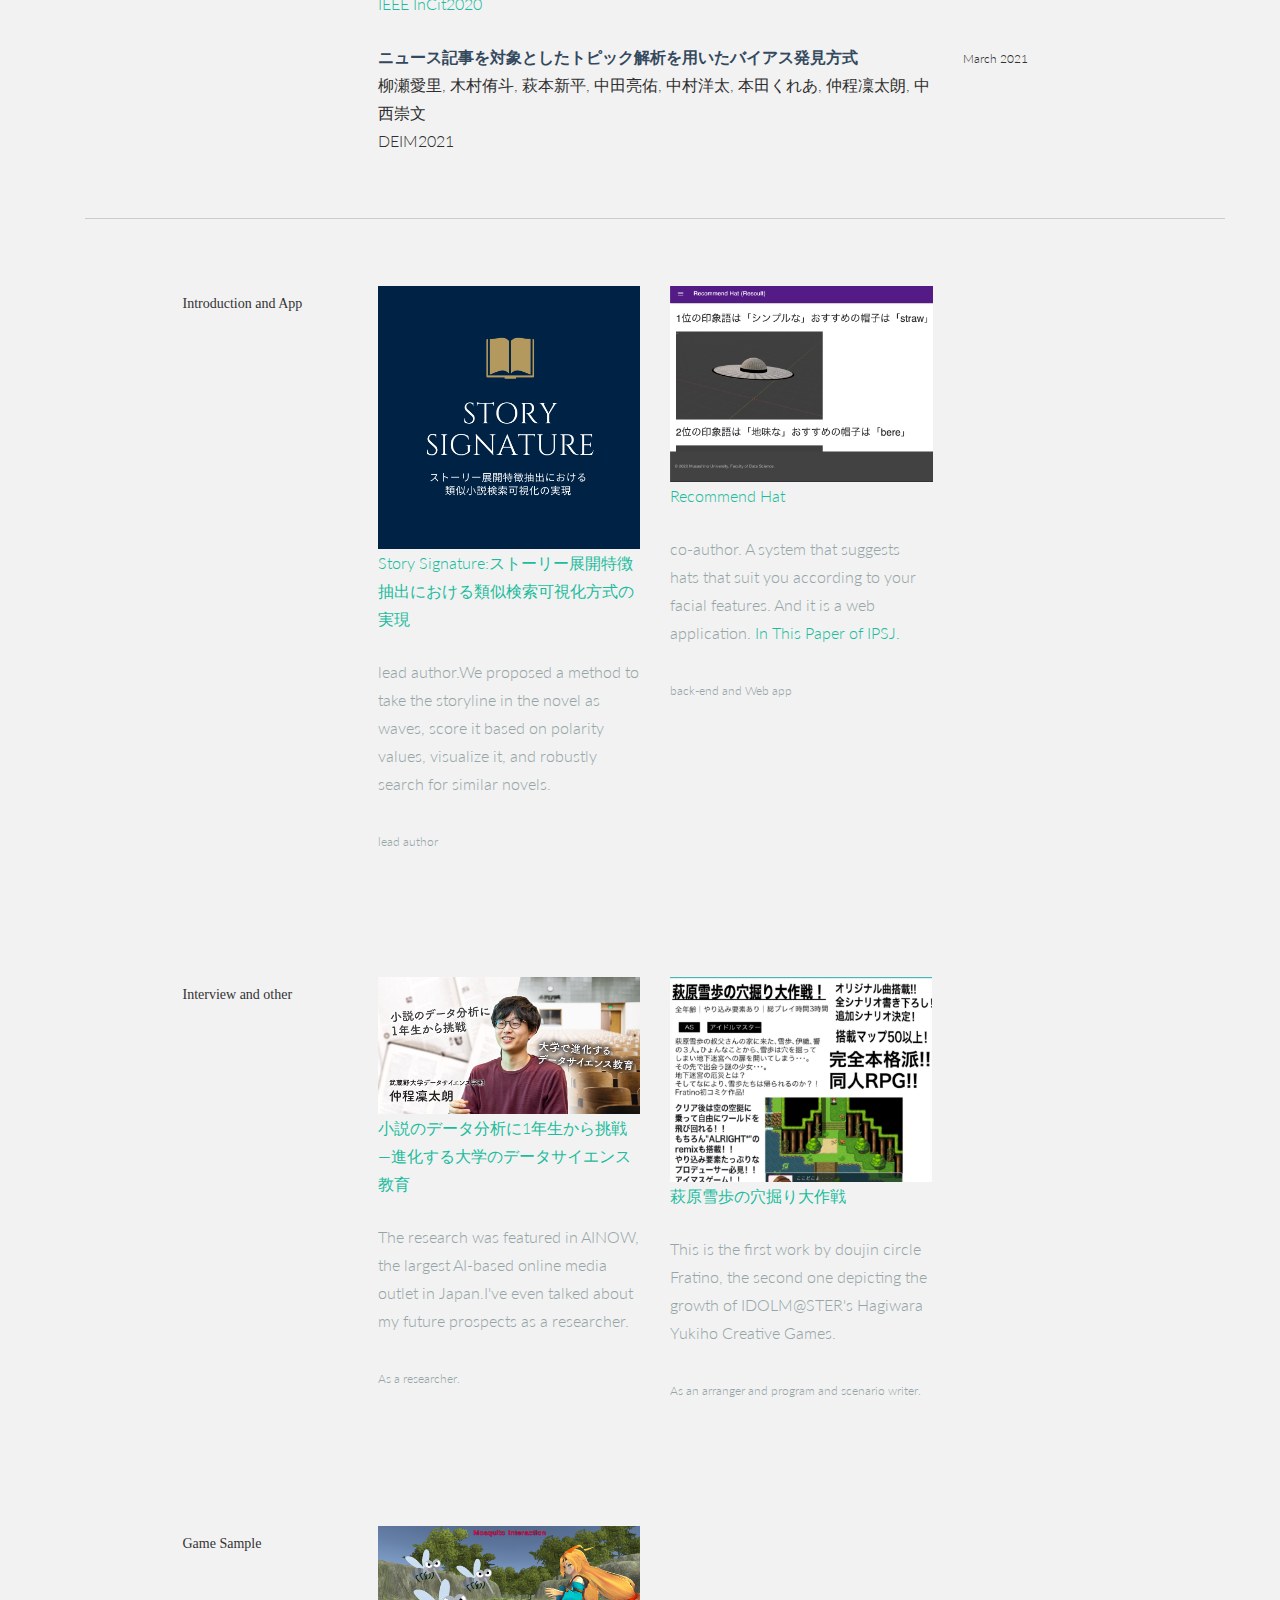
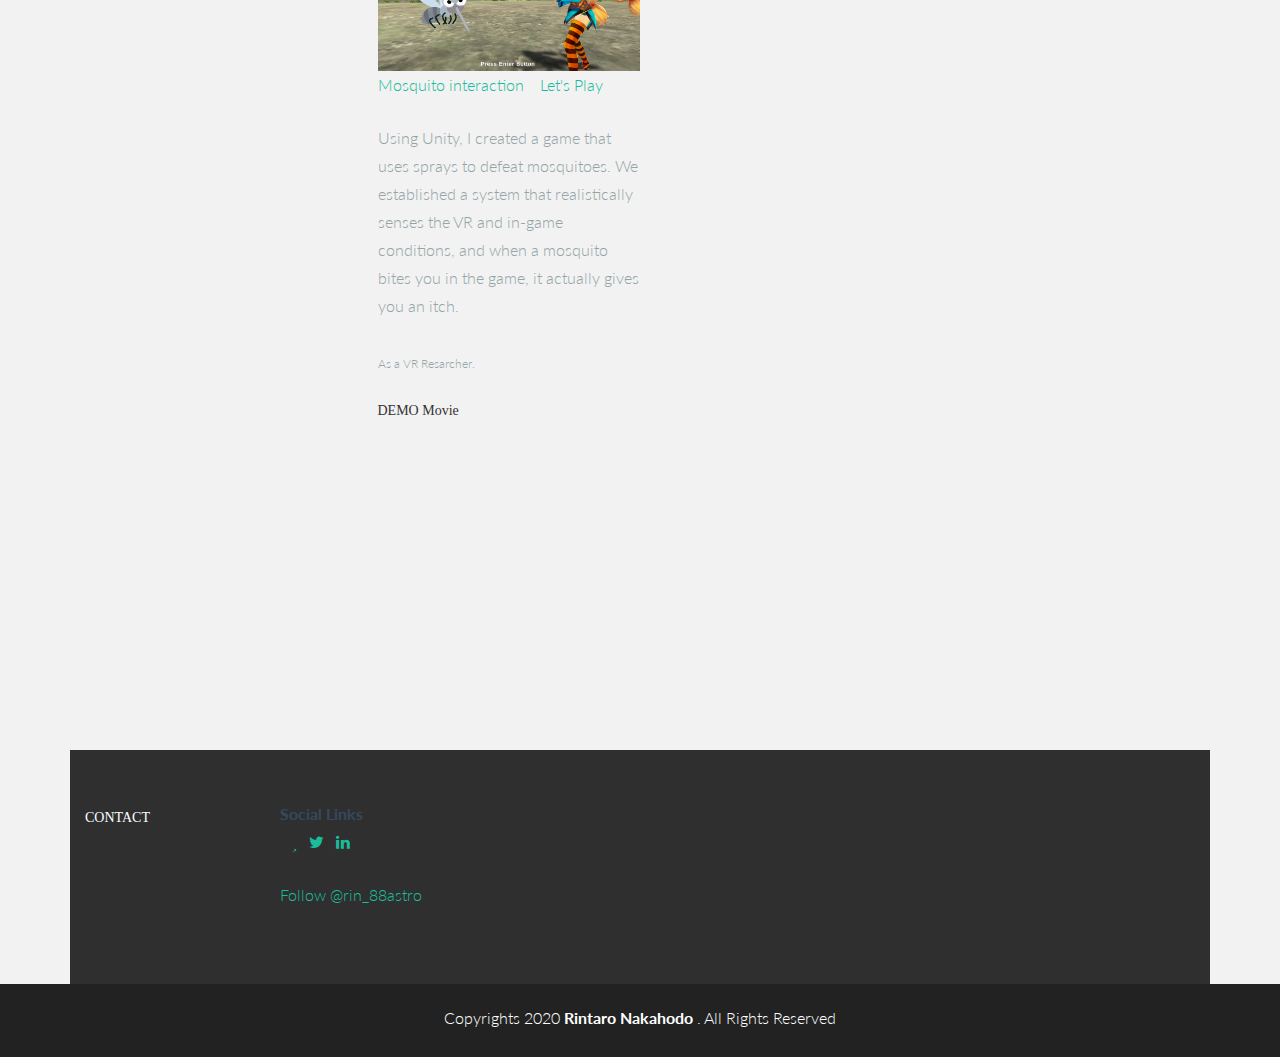
==== commit ca5f0a81: "Update index.html" ====
--- a/index.html
+++ b/index.html
@@ -140,14 +140,14 @@
         <p>
           <more>Responsible for front-end back-end infrastructure as an application engineer for advanced generative AI.</more>
         </p>
+      </div>
+      <div class="col-lg-3">
+        <p>
+          <sm>April 2024 - CURRENT</sm>
+        </p>
         <imp>
           <sm>IN PROGRESS</sm>
         </imp>
-      </div>
-      <div class="col-lg-3">
-        <p>
-          <sm>April 2024 - CURRENT</sm>
-        </p>
       </div>
 
       <div class="col-lg-6 col-lg-offset-3">
